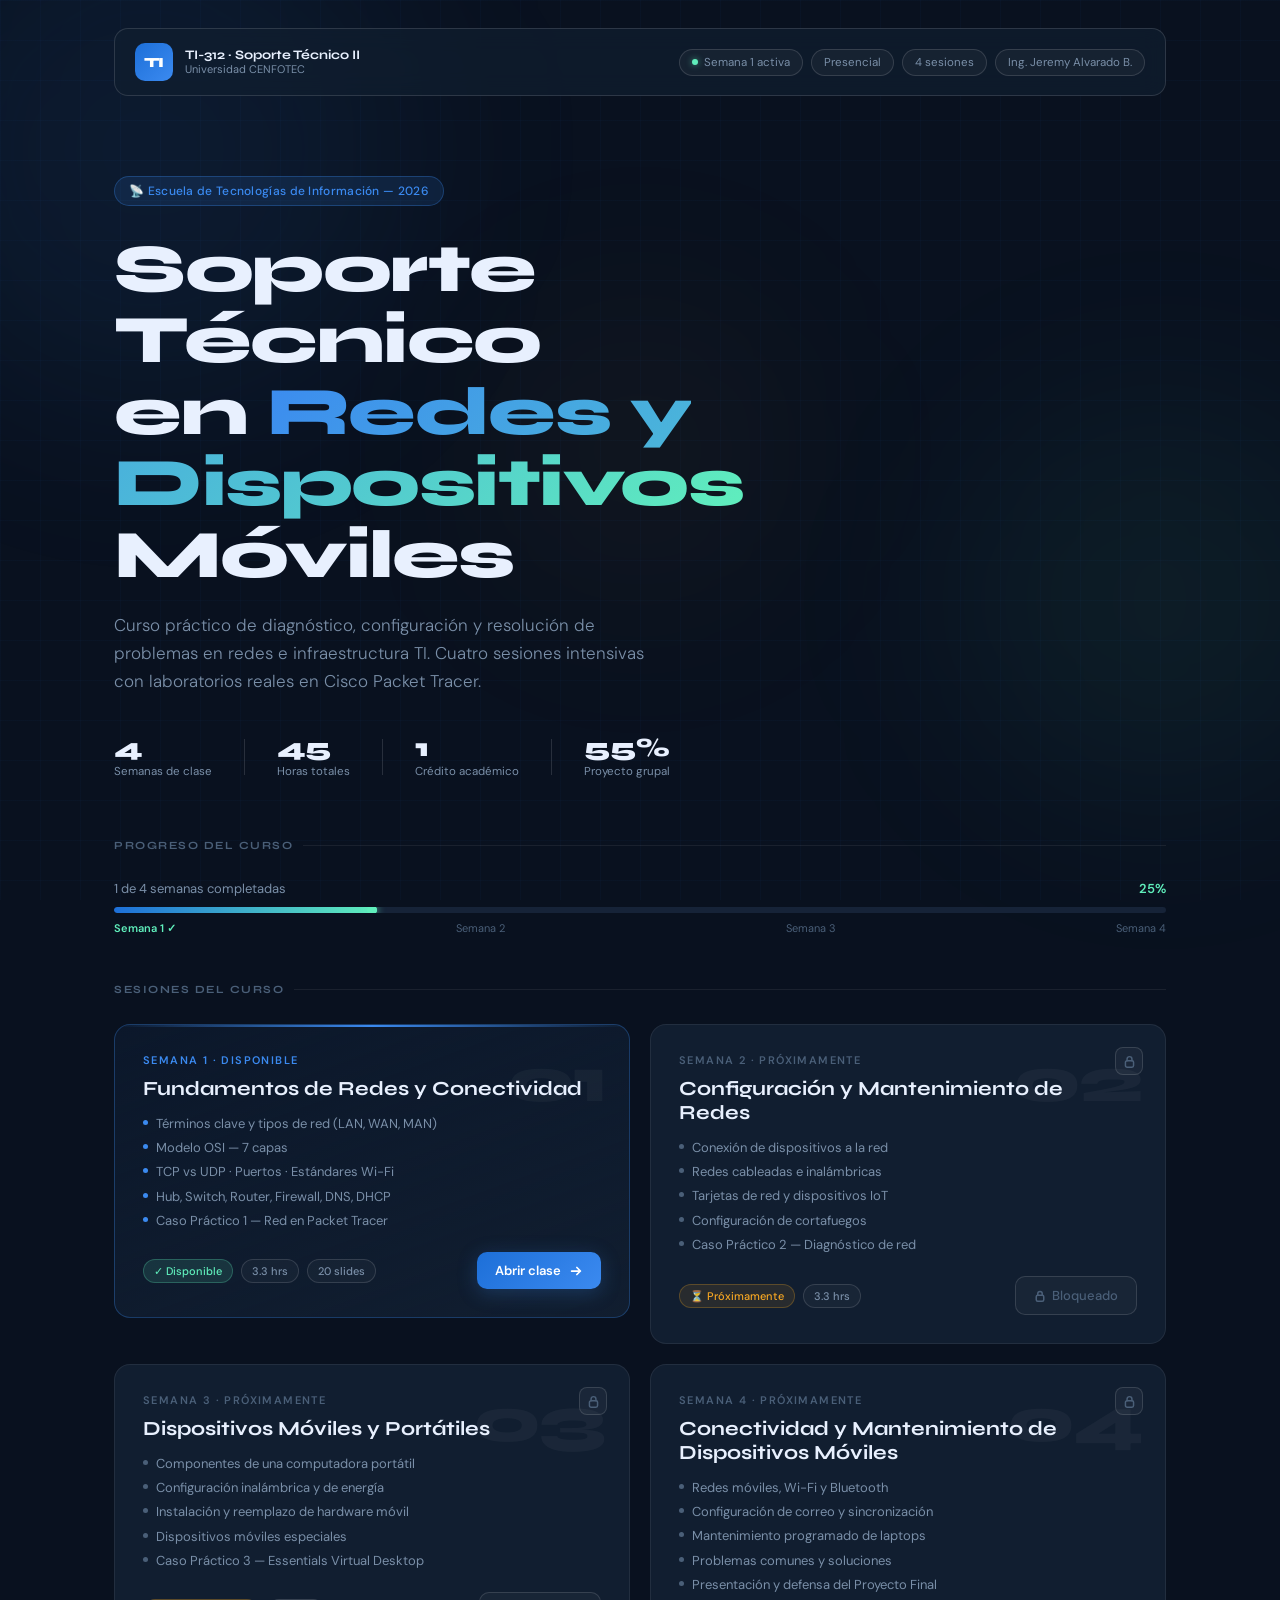
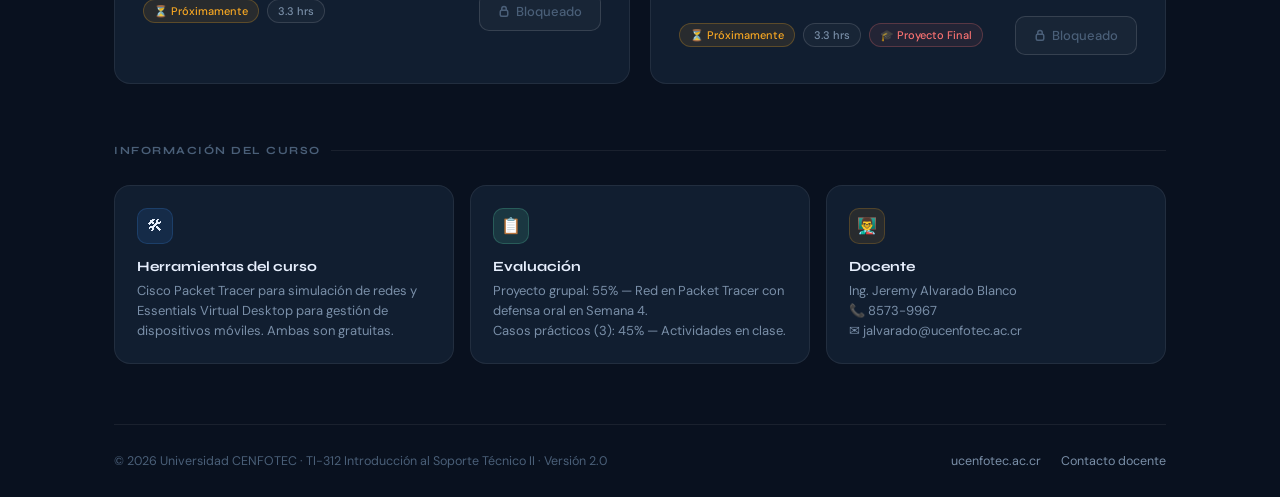
==== index.html @ 5b262044 "Add files via upload" ====
<!doctype html>
<html lang="es">
<head>
  <meta charset="utf-8"/>
  <meta name="viewport" content="width=device-width,initial-scale=1"/>
  <title>TI-312 · Introducción al Soporte Técnico II</title>
  <link rel="preconnect" href="https://fonts.googleapis.com"/>
  <link href="https://fonts.googleapis.com/css2?family=Syne:wght@400;600;700;800&family=DM+Sans:ital,wght@0,300;0,400;0,500;1,300&display=swap" rel="stylesheet"/>
  <style>
    :root {
      --bg:       #09111f;
      --bg2:      #0d1829;
      --surface:  #111e30;
      --surface2: #162338;
      --border:   rgba(255,255,255,.07);
      --border2:  rgba(255,255,255,.13);
      --brand:    #3b8af0;
      --brand2:   #1d6fd8;
      --brand-lt: rgba(59,138,240,.12);
      --accent:   #60efbc;
      --accent2:  rgba(96,239,188,.12);
      --amber:    #f5a623;
      --amber-lt: rgba(245,166,35,.10);
      --text:     #e8f0fe;
      --muted:    #7a8fa8;
      --muted2:   #4a5f78;
      --white:    #ffffff;
      --round:    16px;
      --font-head: 'Syne', sans-serif;
      --font-body: 'DM Sans', sans-serif;
    }

    *, *::before, *::after { box-sizing: border-box; margin: 0; padding: 0; }

    html { scroll-behavior: smooth; }

    body {
      font-family: var(--font-body);
      background: var(--bg);
      color: var(--text);
      min-height: 100vh;
      overflow-x: hidden;
    }

    /* ── Grid texture overlay ── */
    body::before {
      content: '';
      position: fixed;
      inset: 0;
      background-image:
        linear-gradient(rgba(59,138,240,.03) 1px, transparent 1px),
        linear-gradient(90deg, rgba(59,138,240,.03) 1px, transparent 1px);
      background-size: 40px 40px;
      pointer-events: none;
      z-index: 0;
    }

    /* ── Ambient glow ── */
    .glow-orb {
      position: fixed;
      border-radius: 50%;
      filter: blur(100px);
      pointer-events: none;
      z-index: 0;
    }
    .glow-orb.a { width: 500px; height: 500px; background: rgba(59,138,240,.08); top: -100px; left: -100px; }
    .glow-orb.b { width: 400px; height: 400px; background: rgba(96,239,188,.05); bottom: 100px; right: -80px; }
    .glow-orb.c { width: 300px; height: 300px; background: rgba(245,166,35,.04); top: 50%; left: 50%; transform: translate(-50%,-50%); }

    /* ── Layout ── */
    .shell {
      position: relative;
      z-index: 1;
      max-width: 1100px;
      margin: 0 auto;
      padding: 0 24px;
    }

    /* ── HEADER ── */
    header {
      position: relative;
      z-index: 1;
      padding: 28px 0 0;
    }

    .topbar {
      display: flex;
      align-items: center;
      justify-content: space-between;
      gap: 16px;
      padding: 14px 20px;
      background: rgba(17,30,48,.7);
      border: 1px solid var(--border2);
      border-radius: 14px;
      backdrop-filter: blur(12px);
    }

    .logo-area {
      display: flex;
      align-items: center;
      gap: 12px;
    }

    .logo-mark {
      width: 38px; height: 38px;
      border-radius: 10px;
      background: linear-gradient(135deg, var(--brand2), var(--brand));
      display: flex; align-items: center; justify-content: center;
      font-family: var(--font-head);
      font-weight: 800;
      font-size: 14px;
      color: white;
      letter-spacing: -.3px;
      flex-shrink: 0;
    }

    .logo-text { display: flex; flex-direction: column; line-height: 1.2; }
    .logo-text b { font-family: var(--font-head); font-size: 13px; font-weight: 700; color: var(--text); }
    .logo-text span { font-size: 11px; color: var(--muted); }

    .nav-pills { display: flex; align-items: center; gap: 8px; flex-wrap: wrap; }

    .pill-tag {
      padding: 5px 12px;
      border-radius: 999px;
      border: 1px solid var(--border2);
      background: rgba(255,255,255,.04);
      font-size: 11.5px;
      color: var(--muted);
      display: flex; align-items: center; gap: 6px;
    }
    .pill-tag .dot {
      width: 6px; height: 6px; border-radius: 50%;
      background: var(--accent);
      box-shadow: 0 0 6px rgba(96,239,188,.6);
    }

    /* ── HERO ── */
    .hero {
      padding: 80px 0 60px;
      position: relative;
    }

    .hero-eyebrow {
      display: inline-flex;
      align-items: center;
      gap: 8px;
      padding: 6px 14px;
      border-radius: 999px;
      border: 1px solid rgba(59,138,240,.3);
      background: var(--brand-lt);
      font-size: 12px;
      font-weight: 500;
      color: var(--brand);
      letter-spacing: .3px;
      margin-bottom: 28px;
    }

    .hero-title {
      font-family: var(--font-head);
      font-size: clamp(36px, 6vw, 68px);
      font-weight: 800;
      line-height: 1.05;
      letter-spacing: -1.5px;
      margin-bottom: 20px;
      max-width: 800px;
    }

    .hero-title .highlight {
      background: linear-gradient(135deg, var(--brand), var(--accent));
      -webkit-background-clip: text;
      -webkit-text-fill-color: transparent;
      background-clip: text;
    }

    .hero-desc {
      font-size: 17px;
      line-height: 1.65;
      color: var(--muted);
      max-width: 560px;
      margin-bottom: 40px;
      font-weight: 300;
    }

    .hero-stats {
      display: flex;
      align-items: center;
      gap: 32px;
      flex-wrap: wrap;
    }

    .stat { display: flex; flex-direction: column; }
    .stat-val {
      font-family: var(--font-head);
      font-size: 26px;
      font-weight: 800;
      color: var(--text);
      line-height: 1;
    }
    .stat-label { font-size: 11.5px; color: var(--muted); margin-top: 3px; }

    .stat-divider { width: 1px; height: 36px; background: var(--border2); }

    /* ── SECTION LABEL ── */
    .section-label {
      display: flex;
      align-items: center;
      gap: 10px;
      margin-bottom: 28px;
    }
    .section-label::after {
      content: '';
      flex: 1;
      height: 1px;
      background: var(--border);
    }
    .section-label span {
      font-family: var(--font-head);
      font-size: 11px;
      font-weight: 700;
      letter-spacing: 1.5px;
      text-transform: uppercase;
      color: var(--muted2);
    }

    /* ── WEEKS GRID ── */
    .weeks-grid {
      display: grid;
      grid-template-columns: repeat(2, 1fr);
      gap: 20px;
      margin-bottom: 60px;
    }

    /* ── WEEK CARD ── */
    .week-card {
      position: relative;
      border-radius: var(--round);
      border: 1px solid var(--border);
      background: var(--surface);
      padding: 28px;
      overflow: hidden;
      transition: border-color .25s, transform .25s, box-shadow .25s;
    }

    .week-card::before {
      content: '';
      position: absolute;
      top: 0; left: 0; right: 0;
      height: 2px;
      background: linear-gradient(90deg, transparent, var(--card-accent, var(--brand)), transparent);
      opacity: 0;
      transition: opacity .3s;
    }

    .week-card.active {
      border-color: rgba(59,138,240,.3);
      background: linear-gradient(160deg, rgba(59,138,240,.06), var(--surface));
      --card-accent: var(--brand);
    }
    .week-card.active::before { opacity: 1; }
    .week-card.active:hover {
      border-color: rgba(59,138,240,.5);
      transform: translateY(-3px);
      box-shadow: 0 20px 60px rgba(59,138,240,.12);
    }

    .week-card.locked {
      opacity: .55;
      cursor: default;
    }
    .week-card.locked::before { display: none; }

    /* Card number badge */
    .card-num {
      position: absolute;
      top: 24px; right: 24px;
      font-family: var(--font-head);
      font-size: 64px;
      font-weight: 800;
      line-height: 1;
      color: rgba(255,255,255,.04);
      letter-spacing: -2px;
      pointer-events: none;
      user-select: none;
    }

    .card-week-label {
      font-size: 11px;
      font-weight: 600;
      letter-spacing: 1.4px;
      text-transform: uppercase;
      color: var(--muted2);
      margin-bottom: 10px;
    }
    .week-card.active .card-week-label { color: var(--brand); }

    .card-title {
      font-family: var(--font-head);
      font-size: 20px;
      font-weight: 700;
      color: var(--text);
      line-height: 1.2;
      margin-bottom: 14px;
    }

    .card-topics {
      display: flex;
      flex-direction: column;
      gap: 6px;
      margin-bottom: 22px;
    }

    .card-topic {
      display: flex;
      align-items: flex-start;
      gap: 8px;
      font-size: 13px;
      color: var(--muted);
      line-height: 1.4;
    }
    .card-topic::before {
      content: '';
      width: 5px; height: 5px;
      border-radius: 50%;
      background: var(--muted2);
      flex-shrink: 0;
      margin-top: 5px;
    }
    .week-card.active .card-topic::before { background: var(--brand); }

    .card-footer {
      display: flex;
      align-items: center;
      justify-content: space-between;
      gap: 12px;
      flex-wrap: wrap;
    }

    .card-meta {
      display: flex;
      align-items: center;
      gap: 8px;
      flex-wrap: wrap;
    }

    .meta-tag {
      padding: 4px 10px;
      border-radius: 999px;
      font-size: 11px;
      font-weight: 500;
      border: 1px solid var(--border2);
      color: var(--muted);
      background: rgba(255,255,255,.03);
    }
    .meta-tag.green {
      color: var(--accent);
      border-color: rgba(96,239,188,.25);
      background: var(--accent2);
    }
    .meta-tag.amber {
      color: var(--amber);
      border-color: rgba(245,166,35,.25);
      background: var(--amber-lt);
    }

    /* CTA Button */
    .btn-enter {
      display: inline-flex;
      align-items: center;
      gap: 8px;
      padding: 10px 18px;
      border-radius: 10px;
      background: linear-gradient(135deg, var(--brand2), var(--brand));
      color: white;
      font-size: 13px;
      font-weight: 600;
      font-family: var(--font-body);
      text-decoration: none;
      border: none;
      cursor: pointer;
      transition: opacity .2s, transform .2s, box-shadow .2s;
      box-shadow: 0 4px 20px rgba(59,138,240,.25);
    }
    .btn-enter:hover {
      opacity: .9;
      transform: translateY(-1px);
      box-shadow: 0 8px 30px rgba(59,138,240,.35);
    }
    .btn-enter svg { width: 14px; height: 14px; }

    .btn-soon {
      display: inline-flex;
      align-items: center;
      gap: 6px;
      padding: 10px 18px;
      border-radius: 10px;
      border: 1px solid var(--border2);
      background: rgba(255,255,255,.03);
      color: var(--muted2);
      font-size: 13px;
      font-weight: 500;
      cursor: default;
    }

    /* Lock icon */
    .lock-icon {
      position: absolute;
      top: 22px; right: 22px;
      width: 28px; height: 28px;
      border-radius: 8px;
      border: 1px solid var(--border2);
      background: rgba(255,255,255,.04);
      display: flex; align-items: center; justify-content: center;
    }
    .lock-icon svg { width: 13px; height: 13px; color: var(--muted2); }

    /* ── INFO ROW ── */
    .info-row {
      display: grid;
      grid-template-columns: repeat(3, 1fr);
      gap: 16px;
      margin-bottom: 60px;
    }

    .info-card {
      padding: 22px;
      border-radius: var(--round);
      border: 1px solid var(--border);
      background: var(--surface);
    }

    .info-icon {
      width: 36px; height: 36px;
      border-radius: 10px;
      display: flex; align-items: center; justify-content: center;
      margin-bottom: 14px;
      font-size: 16px;
    }
    .info-icon.blue { background: var(--brand-lt); border: 1px solid rgba(59,138,240,.2); }
    .info-icon.green { background: var(--accent2); border: 1px solid rgba(96,239,188,.2); }
    .info-icon.amber { background: var(--amber-lt); border: 1px solid rgba(245,166,35,.2); }

    .info-card h3 {
      font-family: var(--font-head);
      font-size: 14px;
      font-weight: 700;
      color: var(--text);
      margin-bottom: 6px;
    }
    .info-card p {
      font-size: 13px;
      color: var(--muted);
      line-height: 1.55;
    }

    /* ── FOOTER ── */
    footer {
      border-top: 1px solid var(--border);
      padding: 28px 0;
      display: flex;
      align-items: center;
      justify-content: space-between;
      gap: 16px;
      flex-wrap: wrap;
    }

    footer p { font-size: 12.5px; color: var(--muted2); }
    footer a { color: var(--muted); text-decoration: none; font-size: 12.5px; }
    footer a:hover { color: var(--brand); }

    /* ── PROGRESS BAR ── */
    .progress-section {
      margin-bottom: 48px;
    }
    .progress-bar-wrap {
      height: 6px;
      border-radius: 999px;
      background: var(--surface2);
      overflow: hidden;
      margin-top: 10px;
    }
    .progress-bar-fill {
      height: 100%;
      width: 25%;
      border-radius: 999px;
      background: linear-gradient(90deg, var(--brand2), var(--accent));
      position: relative;
    }
    .progress-bar-fill::after {
      content: '';
      position: absolute;
      right: 0; top: 50%;
      transform: translateY(-50%);
      width: 10px; height: 10px;
      border-radius: 50%;
      background: var(--accent);
      box-shadow: 0 0 8px rgba(96,239,188,.8);
    }
    .progress-labels {
      display: flex;
      justify-content: space-between;
      margin-top: 8px;
    }
    .progress-labels span {
      font-size: 11px;
      color: var(--muted2);
    }
    .progress-labels span.done { color: var(--accent); font-weight: 600; }

    /* ── ANIMATIONS ── */
    @keyframes fadeUp {
      from { opacity: 0; transform: translateY(20px); }
      to   { opacity: 1; transform: translateY(0); }
    }
    .hero { animation: fadeUp .6s ease both; }
    .weeks-grid .week-card:nth-child(1) { animation: fadeUp .5s .1s ease both; }
    .weeks-grid .week-card:nth-child(2) { animation: fadeUp .5s .2s ease both; }
    .weeks-grid .week-card:nth-child(3) { animation: fadeUp .5s .3s ease both; }
    .weeks-grid .week-card:nth-child(4) { animation: fadeUp .5s .4s ease both; }
    .info-row { animation: fadeUp .5s .5s ease both; }

    /* ── RESPONSIVE ── */
    @media (max-width: 760px) {
      .weeks-grid { grid-template-columns: 1fr; }
      .info-row { grid-template-columns: 1fr; }
      .topbar { flex-wrap: wrap; gap: 12px; }
      .nav-pills { display: none; }
      .hero-title { font-size: clamp(30px, 8vw, 48px); }
      .hero-stats { gap: 20px; }
      footer { flex-direction: column; align-items: flex-start; }
    }
  </style>
</head>
<body>

<!-- Ambient glows -->
<div class="glow-orb a"></div>
<div class="glow-orb b"></div>
<div class="glow-orb c"></div>

<div class="shell">

  <!-- TOPBAR -->
  <header>
    <nav class="topbar">
      <div class="logo-area">
        <div class="logo-mark">TI</div>
        <div class="logo-text">
          <b>TI-312 · Soporte Técnico II</b>
          <span>Universidad CENFOTEC</span>
        </div>
      </div>
      <div class="nav-pills">
        <div class="pill-tag"><span class="dot"></span> Semana 1 activa</div>
        <div class="pill-tag">Presencial</div>
        <div class="pill-tag">4 sesiones</div>
        <div class="pill-tag">Ing. Jeremy Alvarado B.</div>
      </div>
    </nav>
  </header>

  <!-- HERO -->
  <section class="hero">
    <div class="hero-eyebrow">
      📡 Escuela de Tecnologías de Información — 2026
    </div>
    <h1 class="hero-title">
      Soporte Técnico<br>
      en <span class="highlight">Redes y Dispositivos</span><br>
      Móviles
    </h1>
    <p class="hero-desc">
      Curso práctico de diagnóstico, configuración y resolución de problemas en redes
      e infraestructura TI. Cuatro sesiones intensivas con laboratorios reales en Cisco Packet Tracer.
    </p>
    <div class="hero-stats">
      <div class="stat">
        <span class="stat-val">4</span>
        <span class="stat-label">Semanas de clase</span>
      </div>
      <div class="stat-divider"></div>
      <div class="stat">
        <span class="stat-val">45</span>
        <span class="stat-label">Horas totales</span>
      </div>
      <div class="stat-divider"></div>
      <div class="stat">
        <span class="stat-val">1</span>
        <span class="stat-label">Crédito académico</span>
      </div>
      <div class="stat-divider"></div>
      <div class="stat">
        <span class="stat-val">55%</span>
        <span class="stat-label">Proyecto grupal</span>
      </div>
    </div>
  </section>

  <!-- PROGRESS -->
  <div class="progress-section">
    <div class="section-label">
      <span>Progreso del curso</span>
    </div>
    <div style="display:flex; align-items:center; justify-content:space-between; margin-bottom:8px;">
      <span style="font-size:13px; color:var(--muted)">1 de 4 semanas completadas</span>
      <span style="font-size:13px; font-weight:600; color:var(--accent)">25%</span>
    </div>
    <div class="progress-bar-wrap">
      <div class="progress-bar-fill"></div>
    </div>
    <div class="progress-labels">
      <span class="done">Semana 1 ✓</span>
      <span>Semana 2</span>
      <span>Semana 3</span>
      <span>Semana 4</span>
    </div>
  </div>

  <!-- WEEKS GRID -->
  <div class="section-label">
    <span>Sesiones del curso</span>
  </div>

  <div class="weeks-grid">

    <!-- SEMANA 1 — ACTIVA -->
    <a href="TI312-Semana1-Redes.html" style="text-decoration:none; color:inherit;">
      <div class="week-card active">
        <div class="card-num">01</div>
        <div class="card-week-label">Semana 1 · Disponible</div>
        <h2 class="card-title">Fundamentos de Redes y Conectividad</h2>
        <div class="card-topics">
          <div class="card-topic">Términos clave y tipos de red (LAN, WAN, MAN)</div>
          <div class="card-topic">Modelo OSI — 7 capas</div>
          <div class="card-topic">TCP vs UDP · Puertos · Estándares Wi-Fi</div>
          <div class="card-topic">Hub, Switch, Router, Firewall, DNS, DHCP</div>
          <div class="card-topic">Caso Práctico 1 — Red en Packet Tracer</div>
        </div>
        <div class="card-footer">
          <div class="card-meta">
            <span class="meta-tag green">✓ Disponible</span>
            <span class="meta-tag">3.3 hrs</span>
            <span class="meta-tag">20 slides</span>
          </div>
          <span class="btn-enter">
            Abrir clase
            <svg viewBox="0 0 16 16" fill="none" stroke="currentColor" stroke-width="2" stroke-linecap="round" stroke-linejoin="round">
              <path d="M3 8h10M9 4l4 4-4 4"/>
            </svg>
          </span>
        </div>
      </div>
    </a>

    <!-- SEMANA 2 — BLOQUEADA -->
    <div class="week-card locked">
      <div class="lock-icon">
        <svg viewBox="0 0 16 16" fill="none" stroke="currentColor" stroke-width="1.8" stroke-linecap="round" stroke-linejoin="round">
          <rect x="3" y="7" width="10" height="8" rx="2"/>
          <path d="M5 7V5a3 3 0 0 1 6 0v2"/>
        </svg>
      </div>
      <div class="card-num">02</div>
      <div class="card-week-label">Semana 2 · Próximamente</div>
      <h2 class="card-title">Configuración y Mantenimiento de Redes</h2>
      <div class="card-topics">
        <div class="card-topic">Conexión de dispositivos a la red</div>
        <div class="card-topic">Redes cableadas e inalámbricas</div>
        <div class="card-topic">Tarjetas de red y dispositivos IoT</div>
        <div class="card-topic">Configuración de cortafuegos</div>
        <div class="card-topic">Caso Práctico 2 — Diagnóstico de red</div>
      </div>
      <div class="card-footer">
        <div class="card-meta">
          <span class="meta-tag amber">⏳ Próximamente</span>
          <span class="meta-tag">3.3 hrs</span>
        </div>
        <span class="btn-soon">
          <svg width="12" height="12" viewBox="0 0 16 16" fill="none" stroke="currentColor" stroke-width="2" stroke-linecap="round">
            <rect x="3" y="7" width="10" height="8" rx="2"/>
            <path d="M5 7V5a3 3 0 0 1 6 0v2"/>
          </svg>
          Bloqueado
        </span>
      </div>
    </div>

    <!-- SEMANA 3 — BLOQUEADA -->
    <div class="week-card locked">
      <div class="lock-icon">
        <svg viewBox="0 0 16 16" fill="none" stroke="currentColor" stroke-width="1.8" stroke-linecap="round" stroke-linejoin="round">
          <rect x="3" y="7" width="10" height="8" rx="2"/>
          <path d="M5 7V5a3 3 0 0 1 6 0v2"/>
        </svg>
      </div>
      <div class="card-num">03</div>
      <div class="card-week-label">Semana 3 · Próximamente</div>
      <h2 class="card-title">Dispositivos Móviles y Portátiles</h2>
      <div class="card-topics">
        <div class="card-topic">Componentes de una computadora portátil</div>
        <div class="card-topic">Configuración inalámbrica y de energía</div>
        <div class="card-topic">Instalación y reemplazo de hardware móvil</div>
        <div class="card-topic">Dispositivos móviles especiales</div>
        <div class="card-topic">Caso Práctico 3 — Essentials Virtual Desktop</div>
      </div>
      <div class="card-footer">
        <div class="card-meta">
          <span class="meta-tag amber">⏳ Próximamente</span>
          <span class="meta-tag">3.3 hrs</span>
        </div>
        <span class="btn-soon">
          <svg width="12" height="12" viewBox="0 0 16 16" fill="none" stroke="currentColor" stroke-width="2" stroke-linecap="round">
            <rect x="3" y="7" width="10" height="8" rx="2"/>
            <path d="M5 7V5a3 3 0 0 1 6 0v2"/>
          </svg>
          Bloqueado
        </span>
      </div>
    </div>

    <!-- SEMANA 4 — BLOQUEADA -->
    <div class="week-card locked">
      <div class="lock-icon">
        <svg viewBox="0 0 16 16" fill="none" stroke="currentColor" stroke-width="1.8" stroke-linecap="round" stroke-linejoin="round">
          <rect x="3" y="7" width="10" height="8" rx="2"/>
          <path d="M5 7V5a3 3 0 0 1 6 0v2"/>
        </svg>
      </div>
      <div class="card-num">04</div>
      <div class="card-week-label">Semana 4 · Próximamente</div>
      <h2 class="card-title">Conectividad y Mantenimiento de Dispositivos Móviles</h2>
      <div class="card-topics">
        <div class="card-topic">Redes móviles, Wi-Fi y Bluetooth</div>
        <div class="card-topic">Configuración de correo y sincronización</div>
        <div class="card-topic">Mantenimiento programado de laptops</div>
        <div class="card-topic">Problemas comunes y soluciones</div>
        <div class="card-topic">Presentación y defensa del Proyecto Final</div>
      </div>
      <div class="card-footer">
        <div class="card-meta">
          <span class="meta-tag amber">⏳ Próximamente</span>
          <span class="meta-tag">3.3 hrs</span>
          <span class="meta-tag" style="color:#f87171;border-color:rgba(248,113,113,.25);background:rgba(248,113,113,.08)">🎓 Proyecto Final</span>
        </div>
        <span class="btn-soon">
          <svg width="12" height="12" viewBox="0 0 16 16" fill="none" stroke="currentColor" stroke-width="2" stroke-linecap="round">
            <rect x="3" y="7" width="10" height="8" rx="2"/>
            <path d="M5 7V5a3 3 0 0 1 6 0v2"/>
          </svg>
          Bloqueado
        </span>
      </div>
    </div>

  </div><!-- /weeks-grid -->

  <!-- INFO ROW -->
  <div class="section-label">
    <span>Información del curso</span>
  </div>
  <div class="info-row">

    <div class="info-card">
      <div class="info-icon blue">🛠</div>
      <h3>Herramientas del curso</h3>
      <p>Cisco Packet Tracer para simulación de redes y Essentials Virtual Desktop para gestión de dispositivos móviles. Ambas son gratuitas.</p>
    </div>

    <div class="info-card">
      <div class="info-icon green">📋</div>
      <h3>Evaluación</h3>
      <p>Proyecto grupal: 55% — Red en Packet Tracer con defensa oral en Semana 4.<br>Casos prácticos (3): 45% — Actividades en clase.</p>
    </div>

    <div class="info-card">
      <div class="info-icon amber">👨‍🏫</div>
      <h3>Docente</h3>
      <p>Ing. Jeremy Alvarado Blanco<br>
      📞 8573-9967<br>
      ✉ jalvarado@ucenfotec.ac.cr</p>
    </div>

  </div>

  <!-- FOOTER -->
  <footer>
    <p>© 2026 Universidad CENFOTEC · TI-312 Introducción al Soporte Técnico II · Versión 2.0</p>
    <div style="display:flex; gap:20px; align-items:center;">
      <a href="https://ucenfotec.ac.cr" target="_blank">ucenfotec.ac.cr</a>
      <a href="mailto:jalvarado@ucenfotec.ac.cr">Contacto docente</a>
    </div>
  </footer>

</div><!-- /shell -->

</body>
</html>
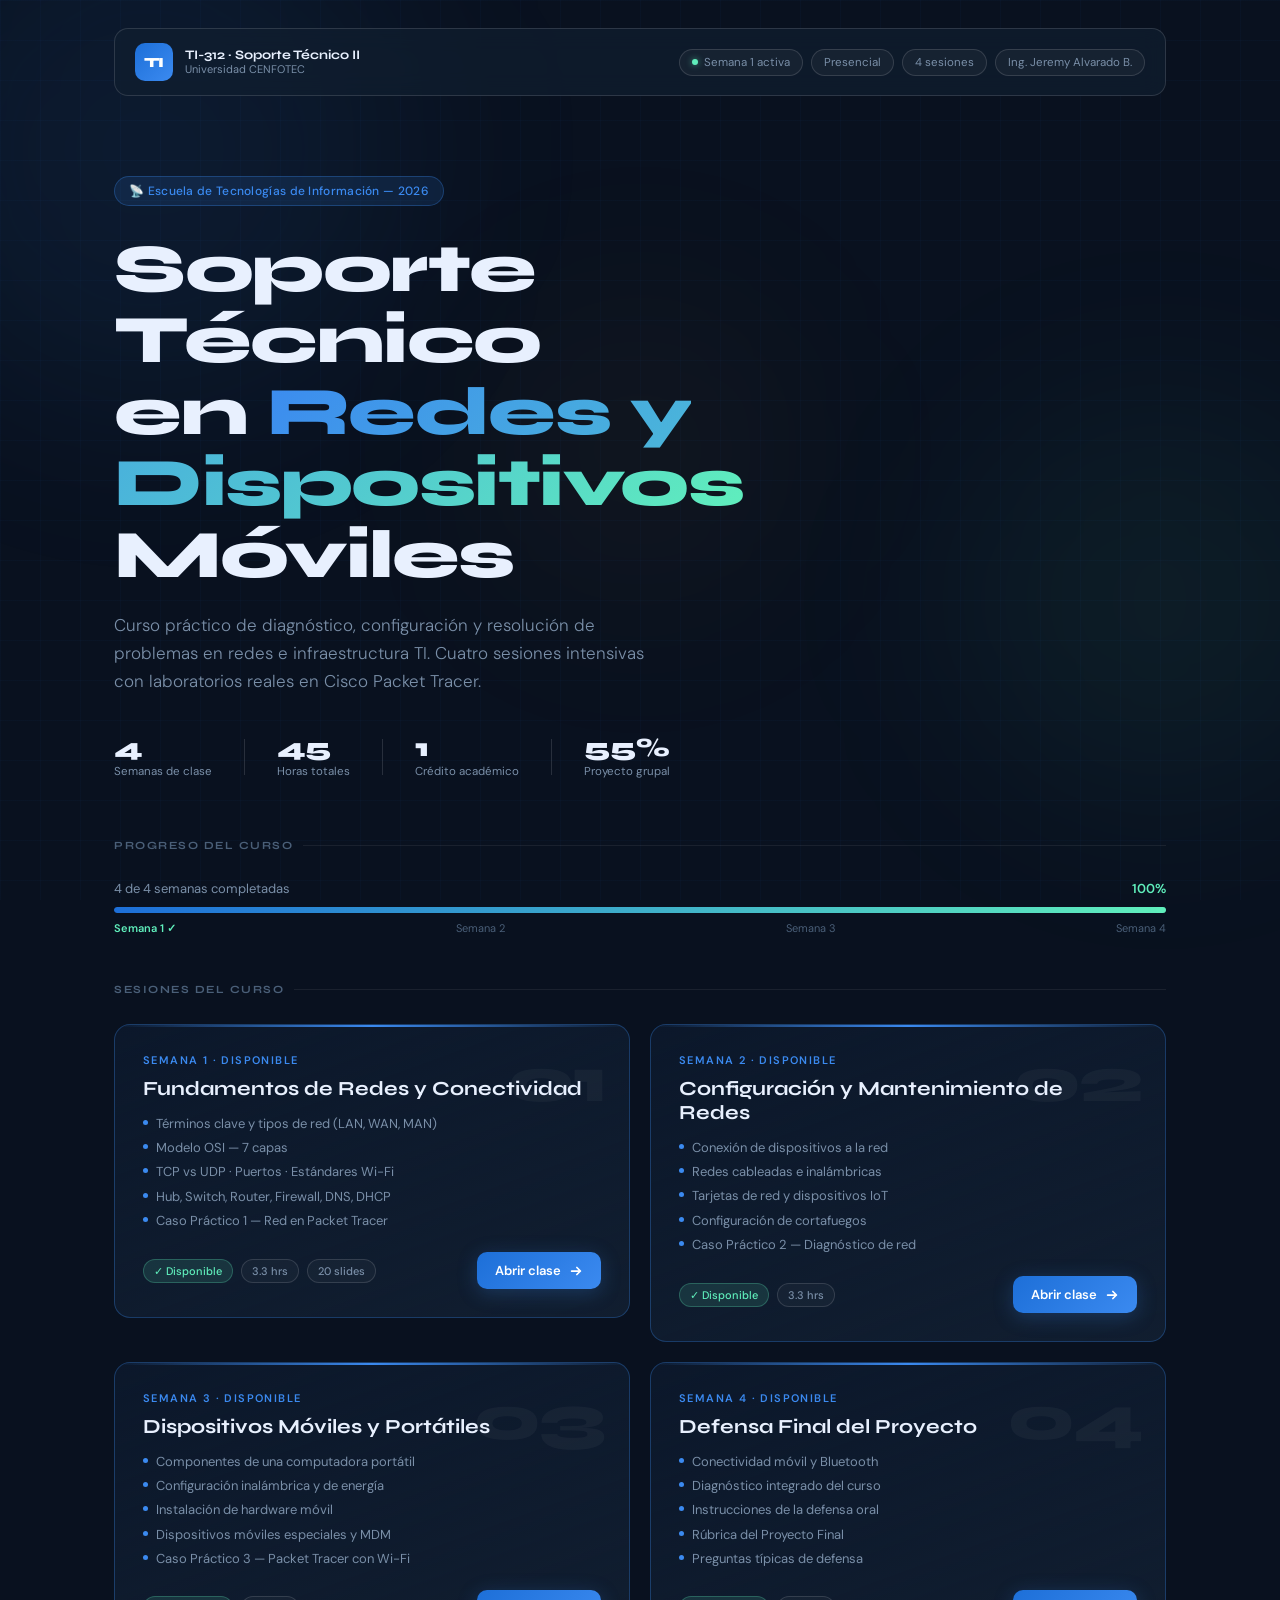
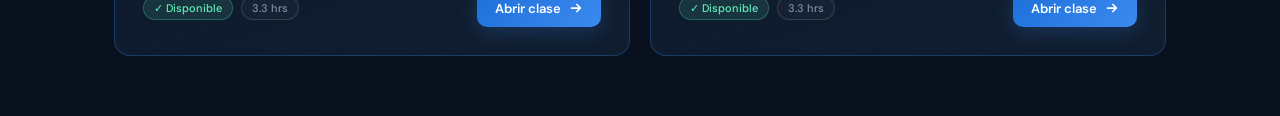
==== commit a791e318: "Update course progress and availability for weeks" ====
--- a/index.html
+++ b/index.html
@@ -481,7 +481,7 @@
     }
     .progress-bar-fill {
       height: 100%;
-      width: 25%;
+      width: 100%;
       border-radius: 999px;
       background: linear-gradient(90deg, var(--brand2), var(--accent));
       position: relative;
@@ -602,8 +602,8 @@
       <span>Progreso del curso</span>
     </div>
     <div style="display:flex; align-items:center; justify-content:space-between; margin-bottom:8px;">
-      <span style="font-size:13px; color:var(--muted)">1 de 4 semanas completadas</span>
-      <span style="font-size:13px; font-weight:600; color:var(--accent)">25%</span>
+      <span style="font-size:13px; color:var(--muted)">4 de 4 semanas completadas</span>
+      <span style="font-size:13px; font-weight:600; color:var(--accent)">100%</span>
     </div>
     <div class="progress-bar-wrap">
       <div class="progress-bar-fill"></div>
@@ -652,146 +652,52 @@
       </div>
     </a>
 
-    <!-- SEMANA 2 — BLOQUEADA -->
-    <div class="week-card locked">
-      <div class="lock-icon">
-        <svg viewBox="0 0 16 16" fill="none" stroke="currentColor" stroke-width="1.8" stroke-linecap="round" stroke-linejoin="round">
-          <rect x="3" y="7" width="10" height="8" rx="2"/>
-          <path d="M5 7V5a3 3 0 0 1 6 0v2"/>
-        </svg>
-      </div>
+        <a href="TI312-Semana2-Redes.html" style="text-decoration:none;color:inherit">
+    <div class="week-card active">
       <div class="card-num">02</div>
-      <div class="card-week-label">Semana 2 · Próximamente</div>
+      <div class="card-week-label">Semana 2 · Disponible</div>
       <h2 class="card-title">Configuración y Mantenimiento de Redes</h2>
-      <div class="card-topics">
-        <div class="card-topic">Conexión de dispositivos a la red</div>
-        <div class="card-topic">Redes cableadas e inalámbricas</div>
-        <div class="card-topic">Tarjetas de red y dispositivos IoT</div>
-        <div class="card-topic">Configuración de cortafuegos</div>
-        <div class="card-topic">Caso Práctico 2 — Diagnóstico de red</div>
-      </div>
+      <div class="card-topics"><div class="card-topic">Conexión de dispositivos a la red</div><div class="card-topic">Redes cableadas e inalámbricas</div><div class="card-topic">Tarjetas de red y dispositivos IoT</div><div class="card-topic">Configuración de cortafuegos</div><div class="card-topic">Caso Práctico 2 — Diagnóstico de red</div></div>
       <div class="card-footer">
         <div class="card-meta">
-          <span class="meta-tag amber">⏳ Próximamente</span>
+          <span class="meta-tag green">✓ Disponible</span>
           <span class="meta-tag">3.3 hrs</span>
         </div>
-        <span class="btn-soon">
-          <svg width="12" height="12" viewBox="0 0 16 16" fill="none" stroke="currentColor" stroke-width="2" stroke-linecap="round">
-            <rect x="3" y="7" width="10" height="8" rx="2"/>
-            <path d="M5 7V5a3 3 0 0 1 6 0v2"/>
-          </svg>
-          Bloqueado
+        <span class="btn-enter">Abrir clase
+          <svg viewBox="0 0 16 16" fill="none" stroke="currentColor" stroke-width="2" stroke-linecap="round" stroke-linejoin="round"><path d="M3 8h10M9 4l4 4-4 4"/></svg>
         </span>
       </div>
-    </div>
-
-    <!-- SEMANA 3 — BLOQUEADA -->
-    <div class="week-card locked">
-      <div class="lock-icon">
-        <svg viewBox="0 0 16 16" fill="none" stroke="currentColor" stroke-width="1.8" stroke-linecap="round" stroke-linejoin="round">
-          <rect x="3" y="7" width="10" height="8" rx="2"/>
-          <path d="M5 7V5a3 3 0 0 1 6 0v2"/>
-        </svg>
-      </div>
+    </div></a>
+        <a href="TI312-Semana3-Redes.html" style="text-decoration:none;color:inherit">
+    <div class="week-card active">
       <div class="card-num">03</div>
-      <div class="card-week-label">Semana 3 · Próximamente</div>
+      <div class="card-week-label">Semana 3 · Disponible</div>
       <h2 class="card-title">Dispositivos Móviles y Portátiles</h2>
-      <div class="card-topics">
-        <div class="card-topic">Componentes de una computadora portátil</div>
-        <div class="card-topic">Configuración inalámbrica y de energía</div>
-        <div class="card-topic">Instalación y reemplazo de hardware móvil</div>
-        <div class="card-topic">Dispositivos móviles especiales</div>
-        <div class="card-topic">Caso Práctico 3 — Essentials Virtual Desktop</div>
-      </div>
+      <div class="card-topics"><div class="card-topic">Componentes de una computadora portátil</div><div class="card-topic">Configuración inalámbrica y de energía</div><div class="card-topic">Instalación de hardware móvil</div><div class="card-topic">Dispositivos móviles especiales y MDM</div><div class="card-topic">Caso Práctico 3 — Packet Tracer con Wi-Fi</div></div>
       <div class="card-footer">
         <div class="card-meta">
-          <span class="meta-tag amber">⏳ Próximamente</span>
+          <span class="meta-tag green">✓ Disponible</span>
           <span class="meta-tag">3.3 hrs</span>
         </div>
-        <span class="btn-soon">
-          <svg width="12" height="12" viewBox="0 0 16 16" fill="none" stroke="currentColor" stroke-width="2" stroke-linecap="round">
-            <rect x="3" y="7" width="10" height="8" rx="2"/>
-            <path d="M5 7V5a3 3 0 0 1 6 0v2"/>
-          </svg>
-          Bloqueado
+        <span class="btn-enter">Abrir clase
+          <svg viewBox="0 0 16 16" fill="none" stroke="currentColor" stroke-width="2" stroke-linecap="round" stroke-linejoin="round"><path d="M3 8h10M9 4l4 4-4 4"/></svg>
         </span>
       </div>
-    </div>
-
-    <!-- SEMANA 4 — BLOQUEADA -->
-    <div class="week-card locked">
-      <div class="lock-icon">
-        <svg viewBox="0 0 16 16" fill="none" stroke="currentColor" stroke-width="1.8" stroke-linecap="round" stroke-linejoin="round">
-          <rect x="3" y="7" width="10" height="8" rx="2"/>
-          <path d="M5 7V5a3 3 0 0 1 6 0v2"/>
-        </svg>
-      </div>
+    </div></a>
+        <a href="TI312-Semana4-Redes.html" style="text-decoration:none;color:inherit">
+    <div class="week-card active">
       <div class="card-num">04</div>
-      <div class="card-week-label">Semana 4 · Próximamente</div>
-      <h2 class="card-title">Conectividad y Mantenimiento de Dispositivos Móviles</h2>
-      <div class="card-topics">
-        <div class="card-topic">Redes móviles, Wi-Fi y Bluetooth</div>
-        <div class="card-topic">Configuración de correo y sincronización</div>
-        <div class="card-topic">Mantenimiento programado de laptops</div>
-        <div class="card-topic">Problemas comunes y soluciones</div>
-        <div class="card-topic">Presentación y defensa del Proyecto Final</div>
-      </div>
+      <div class="card-week-label">Semana 4 · Disponible</div>
+      <h2 class="card-title">Defensa Final del Proyecto</h2>
+      <div class="card-topics"><div class="card-topic">Conectividad móvil y Bluetooth</div><div class="card-topic">Diagnóstico integrado del curso</div><div class="card-topic">Instrucciones de la defensa oral</div><div class="card-topic">Rúbrica del Proyecto Final</div><div class="card-topic">Preguntas típicas de defensa</div></div>
       <div class="card-footer">
         <div class="card-meta">
-          <span class="meta-tag amber">⏳ Próximamente</span>
+          <span class="meta-tag green">✓ Disponible</span>
           <span class="meta-tag">3.3 hrs</span>
-          <span class="meta-tag" style="color:#f87171;border-color:rgba(248,113,113,.25);background:rgba(248,113,113,.08)">🎓 Proyecto Final</span>
         </div>
-        <span class="btn-soon">
-          <svg width="12" height="12" viewBox="0 0 16 16" fill="none" stroke="currentColor" stroke-width="2" stroke-linecap="round">
-            <rect x="3" y="7" width="10" height="8" rx="2"/>
-            <path d="M5 7V5a3 3 0 0 1 6 0v2"/>
-          </svg>
-          Bloqueado
+        <span class="btn-enter">Abrir clase
+          <svg viewBox="0 0 16 16" fill="none" stroke="currentColor" stroke-width="2" stroke-linecap="round" stroke-linejoin="round"><path d="M3 8h10M9 4l4 4-4 4"/></svg>
         </span>
       </div>
-    </div>
-
-  </div><!-- /weeks-grid -->
-
-  <!-- INFO ROW -->
-  <div class="section-label">
-    <span>Información del curso</span>
-  </div>
-  <div class="info-row">
-
-    <div class="info-card">
-      <div class="info-icon blue">🛠</div>
-      <h3>Herramientas del curso</h3>
-      <p>Cisco Packet Tracer para simulación de redes y Essentials Virtual Desktop para gestión de dispositivos móviles. Ambas son gratuitas.</p>
-    </div>
-
-    <div class="info-card">
-      <div class="info-icon green">📋</div>
-      <h3>Evaluación</h3>
-      <p>Proyecto grupal: 55% — Red en Packet Tracer con defensa oral en Semana 4.<br>Casos prácticos (3): 45% — Actividades en clase.</p>
-    </div>
-
-    <div class="info-card">
-      <div class="info-icon amber">👨‍🏫</div>
-      <h3>Docente</h3>
-      <p>Ing. Jeremy Alvarado Blanco<br>
-      📞 8573-9967<br>
-      ✉ jalvarado@ucenfotec.ac.cr</p>
-    </div>
-
-  </div>
-
-  <!-- FOOTER -->
-  <footer>
-    <p>© 2026 Universidad CENFOTEC · TI-312 Introducción al Soporte Técnico II · Versión 2.0</p>
-    <div style="display:flex; gap:20px; align-items:center;">
-      <a href="https://ucenfotec.ac.cr" target="_blank">ucenfotec.ac.cr</a>
-      <a href="mailto:jalvarado@ucenfotec.ac.cr">Contacto docente</a>
-    </div>
-  </footer>
-
-</div><!-- /shell -->
-
-</body>
-</html>
+    </div></a>
+    
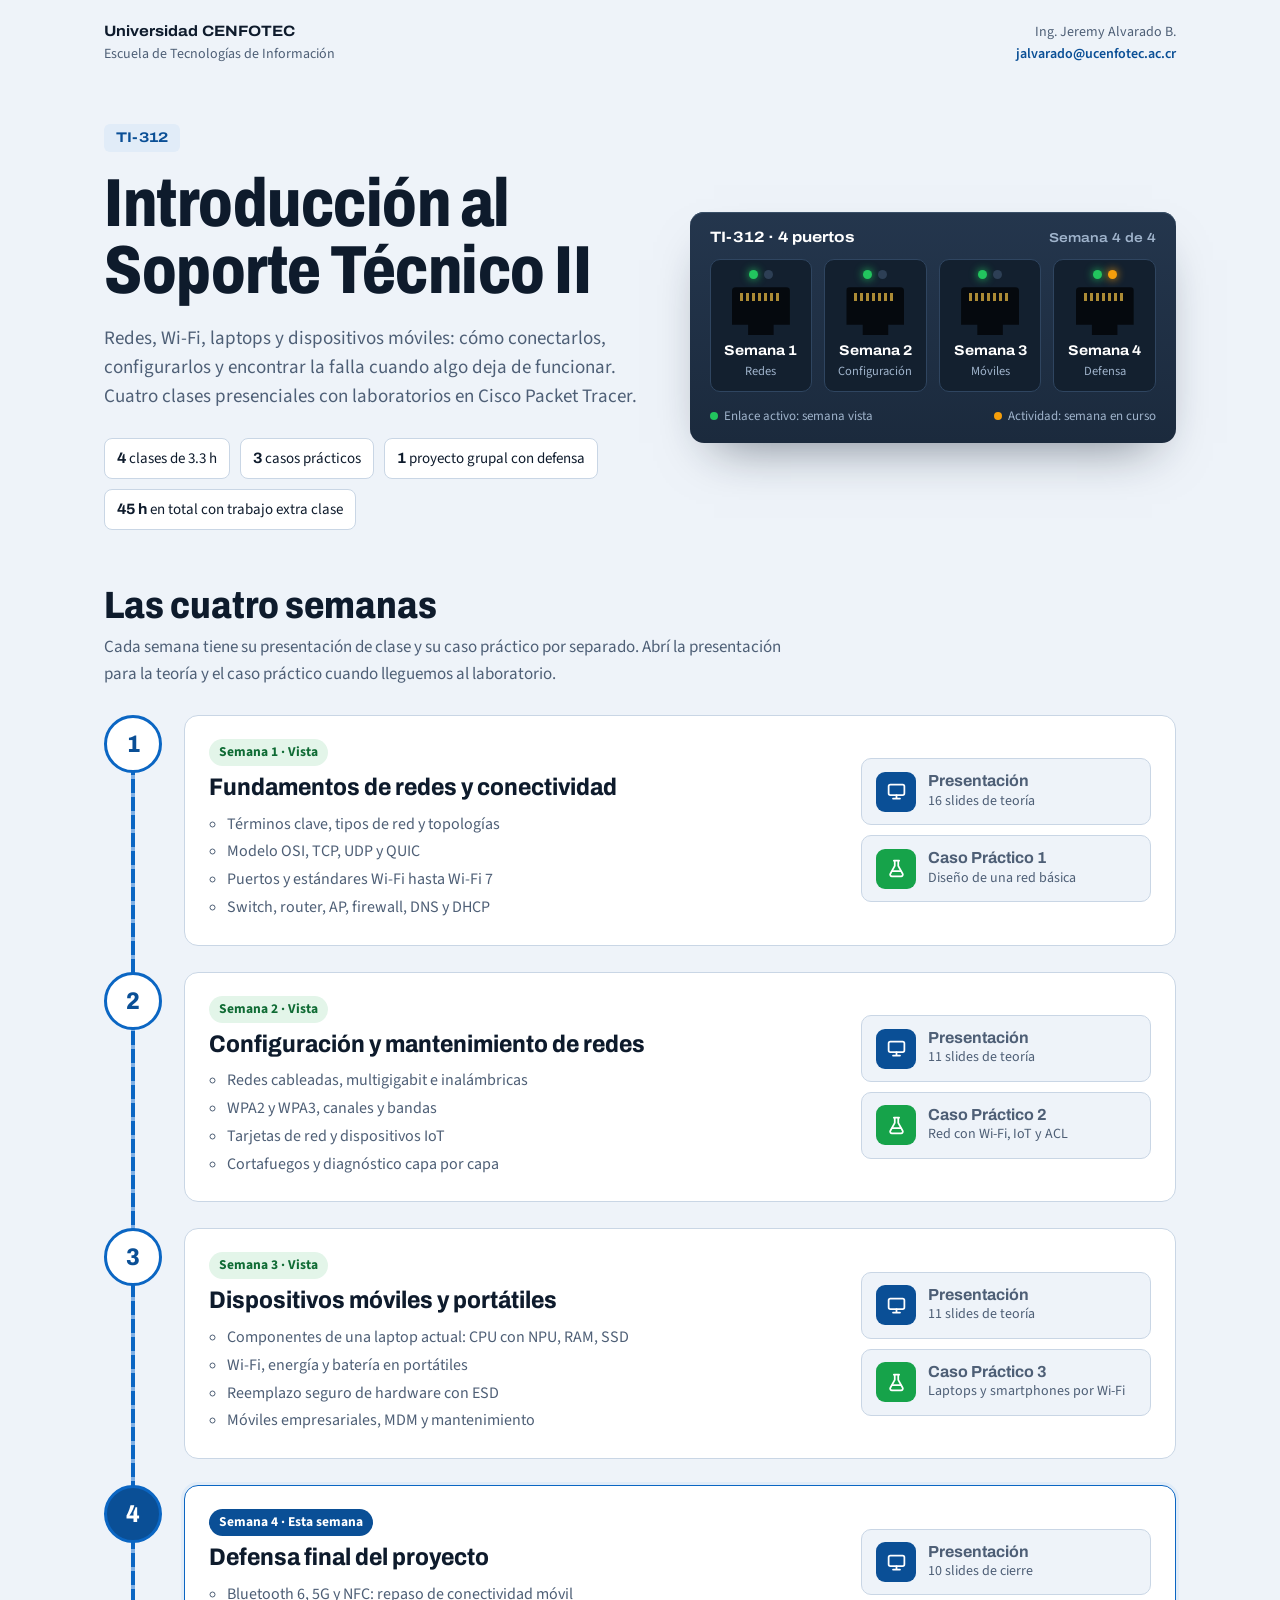
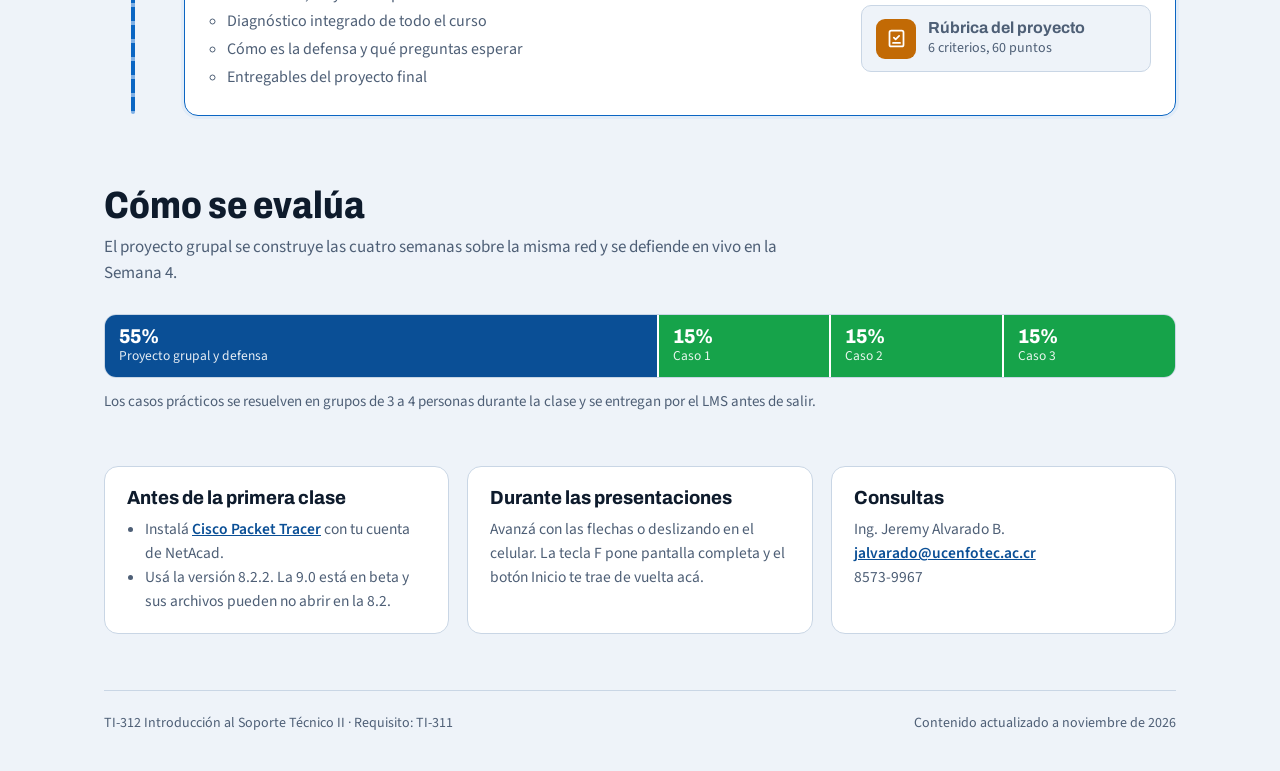
==== commit dea3688f: "Rediseño del índice, casos prácticos separados y contenido actualizado a 2026 - Index nuevo: switch " ====
--- a/index.html
+++ b/index.html
@@ -4,700 +4,325 @@
   <meta charset="utf-8"/>
   <meta name="viewport" content="width=device-width,initial-scale=1"/>
   <title>TI-312 · Introducción al Soporte Técnico II</title>
+  <meta name="description" content="Presentaciones y casos prácticos del curso TI-312 de Universidad CENFOTEC: redes, Wi-Fi, laptops y dispositivos móviles."/>
+  <link rel="icon" href="images/cenfotec-logo.svg"/>
   <link rel="preconnect" href="https://fonts.googleapis.com"/>
-  <link href="https://fonts.googleapis.com/css2?family=Syne:wght@400;600;700;800&family=DM+Sans:ital,wght@0,300;0,400;0,500;1,300&display=swap" rel="stylesheet"/>
+  <link rel="preconnect" href="https://fonts.gstatic.com" crossorigin/>
+  <link href="https://fonts.googleapis.com/css2?family=Archivo:wdth,wght@75..125,400..800&family=Source+Sans+3:ital,wght@0,400;0,600;0,700;1,400&display=swap" rel="stylesheet"/>
   <style>
-    :root {
-      --bg:       #09111f;
-      --bg2:      #0d1829;
-      --surface:  #111e30;
-      --surface2: #162338;
-      --border:   rgba(255,255,255,.07);
-      --border2:  rgba(255,255,255,.13);
-      --brand:    #3b8af0;
-      --brand2:   #1d6fd8;
-      --brand-lt: rgba(59,138,240,.12);
-      --accent:   #60efbc;
-      --accent2:  rgba(96,239,188,.12);
-      --amber:    #f5a623;
-      --amber-lt: rgba(245,166,35,.10);
-      --text:     #e8f0fe;
-      --muted:    #7a8fa8;
-      --muted2:   #4a5f78;
-      --white:    #ffffff;
-      --round:    16px;
-      --font-head: 'Syne', sans-serif;
-      --font-body: 'DM Sans', sans-serif;
+    /* ───────────────────────────────────────────────
+       Para avanzar el curso, cambiá SEMANA_ACTUAL en el
+       <script> del final (1 a 4). Los LEDs del switch y
+       las etiquetas de cada semana se actualizan solos.
+    ─────────────────────────────────────────────── */
+    :root{
+      --paper:#eef3f9;
+      --panel:#ffffff;
+      --ink:#0e1b2c;
+      --muted:#4e5f76;
+      --line:#c9d6e5;
+      --blue:#0a4f96;
+      --blue-2:#0b66c3;
+      --blue-soft:#e1ecf8;
+      --led:#16a34a;
+      --led-soft:#e3f5e9;
+      --amber:#c26a05;
+      --amber-soft:#fdf0dc;
+      --chassis:#1b2a3d;
+      --display:'Archivo', 'Arial Narrow', sans-serif;
+      --body:'Source Sans 3', system-ui, sans-serif;
     }
-
-    *, *::before, *::after { box-sizing: border-box; margin: 0; padding: 0; }
-
-    html { scroll-behavior: smooth; }
-
-    body {
-      font-family: var(--font-body);
-      background: var(--bg);
-      color: var(--text);
-      min-height: 100vh;
-      overflow-x: hidden;
+    *{box-sizing:border-box}
+    html{scroll-behavior:smooth}
+    @media (prefers-reduced-motion:reduce){html{scroll-behavior:auto}*{animation:none!important;transition:none!important}}
+    body{margin:0;background:var(--paper);color:var(--ink);font:400 17px/1.55 var(--body);-webkit-font-smoothing:antialiased}
+    a{color:inherit}
+    :focus-visible{outline:3px solid var(--blue-2);outline-offset:3px;border-radius:6px}
+    .wrap{max-width:1120px;margin:0 auto;padding:0 24px}
+
+    /* ── Barra superior ── */
+    .top{display:flex;align-items:center;justify-content:space-between;gap:16px;padding:22px 0;flex-wrap:wrap}
+    .who{display:flex;align-items:center;gap:12px}
+    .who img{height:34px;width:auto;border-radius:6px}
+    .who b{font:700 15px/1.2 var(--display);font-stretch:110%;display:block}
+    .who span{font-size:14px;color:var(--muted)}
+    .contact{font-size:14px;color:var(--muted);text-align:right}
+    .contact a{color:var(--blue);font-weight:600;text-decoration:none}
+    .contact a:hover{text-decoration:underline}
+
+    /* ── Hero ── */
+    .hero{display:grid;grid-template-columns:1.05fr .95fr;gap:48px;align-items:center;padding:36px 0 56px}
+    .code{display:inline-block;font:700 14px/1 var(--display);font-stretch:120%;color:var(--blue);background:var(--blue-soft);padding:7px 12px;border-radius:6px;margin-bottom:18px}
+    h1{text-wrap:balance;font:800 clamp(40px,5.6vw,68px)/.98 var(--display);font-stretch:78%;letter-spacing:-.5px;margin:0 0 20px}
+    .lead{font-size:19px;color:var(--muted);max-width:34em;margin:0 0 26px}
+    .facts{display:flex;flex-wrap:wrap;gap:10px;margin:0;padding:0;list-style:none}
+    .facts li{background:var(--panel);border:1px solid var(--line);border-radius:8px;padding:8px 12px;font-size:15px}
+    .facts b{font-family:var(--display);font-stretch:105%}
+
+    /* ── El switch (elemento protagonista) ── */
+    .switch{background:linear-gradient(180deg,#24364d,var(--chassis));border-radius:14px;padding:18px 20px 16px;box-shadow:0 1px 0 #3a5068 inset,0 24px 50px -24px rgba(14,27,44,.55);color:#cfdbea}
+    .switch-head{display:flex;justify-content:space-between;align-items:baseline;margin-bottom:14px;font:600 13px/1 var(--display);font-stretch:115%;color:#9fb3cb}
+    .switch-head strong{color:#fff;font-size:15px}
+    .ports{display:grid;grid-template-columns:repeat(4,1fr);gap:12px}
+    .port{display:block;text-decoration:none;text-align:center;border-radius:10px;padding:10px 6px 10px;background:#13202f;border:1px solid #2f4560;transition:border-color .2s, transform .2s}
+    .port:hover{border-color:#6f93bb;transform:translateY(-2px)}
+    .leds{display:flex;justify-content:center;gap:6px;margin-bottom:8px}
+    .led{width:9px;height:9px;border-radius:50%;background:#2d3f55}
+    .port[data-state="done"] .led.l1{background:#22c55e;box-shadow:0 0 8px #22c55e}
+    .port[data-state="now"] .led.l1{background:#22c55e;box-shadow:0 0 8px #22c55e;animation:blink 1.1s steps(2,start) infinite}
+    .port[data-state="now"] .led.l2{background:#f59e0b;box-shadow:0 0 8px #f59e0b}
+    @keyframes blink{to{opacity:.25}}
+    .jack{width:58px;height:48px;margin:0 auto 8px;background:#05090e;border-radius:4px;position:relative;clip-path:polygon(0 0,100% 0,100% 78%,72% 78%,72% 100%,28% 100%,28% 78%,0 78%)}
+    .jack::after{content:"";position:absolute;left:8px;right:8px;top:6px;height:8px;background:repeating-linear-gradient(90deg,#c9a23c 0 3px,transparent 3px 6px);opacity:.85}
+    .port b{display:block;font:700 14px/1.2 var(--display);font-stretch:110%;color:#fff}
+    .port small{display:block;font-size:12.5px;color:#9fb3cb;margin-top:2px}
+    .switch-foot{margin-top:14px;font-size:13px;color:#9fb3cb;display:flex;justify-content:space-between;gap:10px;flex-wrap:wrap}
+    .key{display:inline-flex;align-items:center;gap:6px}
+    .key i{width:8px;height:8px;border-radius:50%;display:inline-block}
+
+    /* ── Ruta del curso ── */
+    h2{font:800 clamp(28px,3.2vw,38px)/1.05 var(--display);font-stretch:85%;margin:0 0 8px}
+    .sec-intro{color:var(--muted);margin:0 0 28px;max-width:40em}
+    .route{position:relative;list-style:none;margin:0;padding:0}
+    .route::before{content:"";position:absolute;left:27px;top:28px;bottom:28px;width:4px;border-radius:4px;background:repeating-linear-gradient(180deg,var(--blue-2) 0 14px,#7fb0e6 14px 18px)}
+    .week{position:relative;display:grid;grid-template-columns:58px 1fr;gap:22px;padding-bottom:26px;scroll-margin-top:24px}
+    .num{width:58px;height:58px;border-radius:50%;display:grid;place-items:center;background:var(--panel);border:3px solid var(--blue-2);font:800 24px/1 var(--display);font-stretch:90%;color:var(--blue);position:relative;z-index:1}
+    .week[data-state="now"] .num{background:var(--blue);color:#fff}
+    .week[data-state="next"] .num{border-color:var(--line);color:var(--muted)}
+    .card{background:var(--panel);border:1px solid var(--line);border-radius:14px;padding:22px 24px;display:grid;grid-template-columns:1fr 290px;gap:24px}
+    .week[data-state="now"] .card{border-color:var(--blue-2);box-shadow:0 0 0 3px var(--blue-soft)}
+    .state{display:inline-block;font-size:13.5px;font-weight:700;border-radius:999px;padding:3px 10px;margin-bottom:8px;background:var(--blue-soft);color:var(--blue)}
+    .state[data-s="done"]{background:var(--led-soft);color:#0f6b34}
+    .state[data-s="now"]{background:var(--blue);color:#fff}
+    .state[data-s="next"]{background:#edf1f6;color:var(--muted)}
+    .card h3{font:750 24px/1.15 var(--display);font-stretch:92%;margin:0 0 10px}
+    .topics{margin:0;padding:0 0 0 18px;color:var(--muted);font-size:16px}
+    .topics li{margin:3px 0}
+    .actions{display:flex;flex-direction:column;gap:10px;justify-content:center}
+    .go{display:grid;grid-template-columns:40px 1fr;gap:12px;align-items:center;text-decoration:none;border-radius:10px;padding:12px 14px;border:1px solid var(--line);background:var(--paper);transition:border-color .15s,background .15s}
+    .go:hover{border-color:var(--blue-2);background:var(--blue-soft)}
+    .go .ic{width:40px;height:40px;border-radius:9px;display:grid;place-items:center;background:var(--blue);color:#fff}
+    .go .ic svg{width:21px;height:21px}
+    .go b{display:block;font:700 16px/1.2 var(--display);font-stretch:100%}
+    .go span{display:block;font-size:14px;color:var(--muted)}
+    .go.lab .ic{background:var(--led)}
+    .go.lab:hover{border-color:var(--led);background:var(--led-soft)}
+    .go.def .ic{background:var(--amber)}
+    .go.def:hover{border-color:var(--amber);background:var(--amber-soft)}
+
+    /* ── Evaluación ── */
+    .eval{padding:44px 0 16px}
+    .bar{display:flex;height:64px;border-radius:12px;overflow:hidden;border:1px solid var(--line);margin-bottom:12px}
+    .bar div{display:flex;flex-direction:column;justify-content:center;padding:0 14px;color:#fff;min-width:0}
+    .bar b{font:800 20px/1 var(--display);font-stretch:90%}
+    .bar span{font-size:13.5px;opacity:.9;white-space:nowrap;overflow:hidden;text-overflow:ellipsis}
+    .bar .p{flex:55;background:var(--blue)}
+    .bar .c{flex:15;background:var(--led);border-left:2px solid #fff}
+    .note{color:var(--muted);font-size:15px;margin:0}
+
+    /* ── Información práctica ── */
+    .info{display:grid;grid-template-columns:repeat(3,1fr);gap:18px;padding:36px 0 56px}
+    .info section{background:var(--panel);border:1px solid var(--line);border-radius:14px;padding:20px 22px}
+    .info h3{font:750 19px/1.2 var(--display);font-stretch:95%;margin:0 0 8px}
+    .info p,.info ul{margin:0;color:var(--muted);font-size:15.5px}
+    .info ul{padding-left:18px}
+    .info a{color:var(--blue);font-weight:600}
+    footer{border-top:1px solid var(--line);padding:22px 0 36px;color:var(--muted);font-size:14px;display:flex;justify-content:space-between;gap:12px;flex-wrap:wrap}
+
+    @media (max-width:920px){
+      .hero{grid-template-columns:1fr;gap:32px;padding-top:12px}
+      .card{grid-template-columns:1fr}
+      .info{grid-template-columns:1fr}
     }
-
-    /* ── Grid texture overlay ── */
-    body::before {
-      content: '';
-      position: fixed;
-      inset: 0;
-      background-image:
-        linear-gradient(rgba(59,138,240,.03) 1px, transparent 1px),
-        linear-gradient(90deg, rgba(59,138,240,.03) 1px, transparent 1px);
-      background-size: 40px 40px;
-      pointer-events: none;
-      z-index: 0;
-    }
-
-    /* ── Ambient glow ── */
-    .glow-orb {
-      position: fixed;
-      border-radius: 50%;
-      filter: blur(100px);
-      pointer-events: none;
-      z-index: 0;
-    }
-    .glow-orb.a { width: 500px; height: 500px; background: rgba(59,138,240,.08); top: -100px; left: -100px; }
-    .glow-orb.b { width: 400px; height: 400px; background: rgba(96,239,188,.05); bottom: 100px; right: -80px; }
-    .glow-orb.c { width: 300px; height: 300px; background: rgba(245,166,35,.04); top: 50%; left: 50%; transform: translate(-50%,-50%); }
-
-    /* ── Layout ── */
-    .shell {
-      position: relative;
-      z-index: 1;
-      max-width: 1100px;
-      margin: 0 auto;
-      padding: 0 24px;
-    }
-
-    /* ── HEADER ── */
-    header {
-      position: relative;
-      z-index: 1;
-      padding: 28px 0 0;
-    }
-
-    .topbar {
-      display: flex;
-      align-items: center;
-      justify-content: space-between;
-      gap: 16px;
-      padding: 14px 20px;
-      background: rgba(17,30,48,.7);
-      border: 1px solid var(--border2);
-      border-radius: 14px;
-      backdrop-filter: blur(12px);
-    }
-
-    .logo-area {
-      display: flex;
-      align-items: center;
-      gap: 12px;
-    }
-
-    .logo-mark {
-      width: 38px; height: 38px;
-      border-radius: 10px;
-      background: linear-gradient(135deg, var(--brand2), var(--brand));
-      display: flex; align-items: center; justify-content: center;
-      font-family: var(--font-head);
-      font-weight: 800;
-      font-size: 14px;
-      color: white;
-      letter-spacing: -.3px;
-      flex-shrink: 0;
-    }
-
-    .logo-text { display: flex; flex-direction: column; line-height: 1.2; }
-    .logo-text b { font-family: var(--font-head); font-size: 13px; font-weight: 700; color: var(--text); }
-    .logo-text span { font-size: 11px; color: var(--muted); }
-
-    .nav-pills { display: flex; align-items: center; gap: 8px; flex-wrap: wrap; }
-
-    .pill-tag {
-      padding: 5px 12px;
-      border-radius: 999px;
-      border: 1px solid var(--border2);
-      background: rgba(255,255,255,.04);
-      font-size: 11.5px;
-      color: var(--muted);
-      display: flex; align-items: center; gap: 6px;
-    }
-    .pill-tag .dot {
-      width: 6px; height: 6px; border-radius: 50%;
-      background: var(--accent);
-      box-shadow: 0 0 6px rgba(96,239,188,.6);
-    }
-
-    /* ── HERO ── */
-    .hero {
-      padding: 80px 0 60px;
-      position: relative;
-    }
-
-    .hero-eyebrow {
-      display: inline-flex;
-      align-items: center;
-      gap: 8px;
-      padding: 6px 14px;
-      border-radius: 999px;
-      border: 1px solid rgba(59,138,240,.3);
-      background: var(--brand-lt);
-      font-size: 12px;
-      font-weight: 500;
-      color: var(--brand);
-      letter-spacing: .3px;
-      margin-bottom: 28px;
-    }
-
-    .hero-title {
-      font-family: var(--font-head);
-      font-size: clamp(36px, 6vw, 68px);
-      font-weight: 800;
-      line-height: 1.05;
-      letter-spacing: -1.5px;
-      margin-bottom: 20px;
-      max-width: 800px;
-    }
-
-    .hero-title .highlight {
-      background: linear-gradient(135deg, var(--brand), var(--accent));
-      -webkit-background-clip: text;
-      -webkit-text-fill-color: transparent;
-      background-clip: text;
-    }
-
-    .hero-desc {
-      font-size: 17px;
-      line-height: 1.65;
-      color: var(--muted);
-      max-width: 560px;
-      margin-bottom: 40px;
-      font-weight: 300;
-    }
-
-    .hero-stats {
-      display: flex;
-      align-items: center;
-      gap: 32px;
-      flex-wrap: wrap;
-    }
-
-    .stat { display: flex; flex-direction: column; }
-    .stat-val {
-      font-family: var(--font-head);
-      font-size: 26px;
-      font-weight: 800;
-      color: var(--text);
-      line-height: 1;
-    }
-    .stat-label { font-size: 11.5px; color: var(--muted); margin-top: 3px; }
-
-    .stat-divider { width: 1px; height: 36px; background: var(--border2); }
-
-    /* ── SECTION LABEL ── */
-    .section-label {
-      display: flex;
-      align-items: center;
-      gap: 10px;
-      margin-bottom: 28px;
-    }
-    .section-label::after {
-      content: '';
-      flex: 1;
-      height: 1px;
-      background: var(--border);
-    }
-    .section-label span {
-      font-family: var(--font-head);
-      font-size: 11px;
-      font-weight: 700;
-      letter-spacing: 1.5px;
-      text-transform: uppercase;
-      color: var(--muted2);
-    }
-
-    /* ── WEEKS GRID ── */
-    .weeks-grid {
-      display: grid;
-      grid-template-columns: repeat(2, 1fr);
-      gap: 20px;
-      margin-bottom: 60px;
-    }
-
-    /* ── WEEK CARD ── */
-    .week-card {
-      position: relative;
-      border-radius: var(--round);
-      border: 1px solid var(--border);
-      background: var(--surface);
-      padding: 28px;
-      overflow: hidden;
-      transition: border-color .25s, transform .25s, box-shadow .25s;
-    }
-
-    .week-card::before {
-      content: '';
-      position: absolute;
-      top: 0; left: 0; right: 0;
-      height: 2px;
-      background: linear-gradient(90deg, transparent, var(--card-accent, var(--brand)), transparent);
-      opacity: 0;
-      transition: opacity .3s;
-    }
-
-    .week-card.active {
-      border-color: rgba(59,138,240,.3);
-      background: linear-gradient(160deg, rgba(59,138,240,.06), var(--surface));
-      --card-accent: var(--brand);
-    }
-    .week-card.active::before { opacity: 1; }
-    .week-card.active:hover {
-      border-color: rgba(59,138,240,.5);
-      transform: translateY(-3px);
-      box-shadow: 0 20px 60px rgba(59,138,240,.12);
-    }
-
-    .week-card.locked {
-      opacity: .55;
-      cursor: default;
-    }
-    .week-card.locked::before { display: none; }
-
-    /* Card number badge */
-    .card-num {
-      position: absolute;
-      top: 24px; right: 24px;
-      font-family: var(--font-head);
-      font-size: 64px;
-      font-weight: 800;
-      line-height: 1;
-      color: rgba(255,255,255,.04);
-      letter-spacing: -2px;
-      pointer-events: none;
-      user-select: none;
-    }
-
-    .card-week-label {
-      font-size: 11px;
-      font-weight: 600;
-      letter-spacing: 1.4px;
-      text-transform: uppercase;
-      color: var(--muted2);
-      margin-bottom: 10px;
-    }
-    .week-card.active .card-week-label { color: var(--brand); }
-
-    .card-title {
-      font-family: var(--font-head);
-      font-size: 20px;
-      font-weight: 700;
-      color: var(--text);
-      line-height: 1.2;
-      margin-bottom: 14px;
-    }
-
-    .card-topics {
-      display: flex;
-      flex-direction: column;
-      gap: 6px;
-      margin-bottom: 22px;
-    }
-
-    .card-topic {
-      display: flex;
-      align-items: flex-start;
-      gap: 8px;
-      font-size: 13px;
-      color: var(--muted);
-      line-height: 1.4;
-    }
-    .card-topic::before {
-      content: '';
-      width: 5px; height: 5px;
-      border-radius: 50%;
-      background: var(--muted2);
-      flex-shrink: 0;
-      margin-top: 5px;
-    }
-    .week-card.active .card-topic::before { background: var(--brand); }
-
-    .card-footer {
-      display: flex;
-      align-items: center;
-      justify-content: space-between;
-      gap: 12px;
-      flex-wrap: wrap;
-    }
-
-    .card-meta {
-      display: flex;
-      align-items: center;
-      gap: 8px;
-      flex-wrap: wrap;
-    }
-
-    .meta-tag {
-      padding: 4px 10px;
-      border-radius: 999px;
-      font-size: 11px;
-      font-weight: 500;
-      border: 1px solid var(--border2);
-      color: var(--muted);
-      background: rgba(255,255,255,.03);
-    }
-    .meta-tag.green {
-      color: var(--accent);
-      border-color: rgba(96,239,188,.25);
-      background: var(--accent2);
-    }
-    .meta-tag.amber {
-      color: var(--amber);
-      border-color: rgba(245,166,35,.25);
-      background: var(--amber-lt);
-    }
-
-    /* CTA Button */
-    .btn-enter {
-      display: inline-flex;
-      align-items: center;
-      gap: 8px;
-      padding: 10px 18px;
-      border-radius: 10px;
-      background: linear-gradient(135deg, var(--brand2), var(--brand));
-      color: white;
-      font-size: 13px;
-      font-weight: 600;
-      font-family: var(--font-body);
-      text-decoration: none;
-      border: none;
-      cursor: pointer;
-      transition: opacity .2s, transform .2s, box-shadow .2s;
-      box-shadow: 0 4px 20px rgba(59,138,240,.25);
-    }
-    .btn-enter:hover {
-      opacity: .9;
-      transform: translateY(-1px);
-      box-shadow: 0 8px 30px rgba(59,138,240,.35);
-    }
-    .btn-enter svg { width: 14px; height: 14px; }
-
-    .btn-soon {
-      display: inline-flex;
-      align-items: center;
-      gap: 6px;
-      padding: 10px 18px;
-      border-radius: 10px;
-      border: 1px solid var(--border2);
-      background: rgba(255,255,255,.03);
-      color: var(--muted2);
-      font-size: 13px;
-      font-weight: 500;
-      cursor: default;
-    }
-
-    /* Lock icon */
-    .lock-icon {
-      position: absolute;
-      top: 22px; right: 22px;
-      width: 28px; height: 28px;
-      border-radius: 8px;
-      border: 1px solid var(--border2);
-      background: rgba(255,255,255,.04);
-      display: flex; align-items: center; justify-content: center;
-    }
-    .lock-icon svg { width: 13px; height: 13px; color: var(--muted2); }
-
-    /* ── INFO ROW ── */
-    .info-row {
-      display: grid;
-      grid-template-columns: repeat(3, 1fr);
-      gap: 16px;
-      margin-bottom: 60px;
-    }
-
-    .info-card {
-      padding: 22px;
-      border-radius: var(--round);
-      border: 1px solid var(--border);
-      background: var(--surface);
-    }
-
-    .info-icon {
-      width: 36px; height: 36px;
-      border-radius: 10px;
-      display: flex; align-items: center; justify-content: center;
-      margin-bottom: 14px;
-      font-size: 16px;
-    }
-    .info-icon.blue { background: var(--brand-lt); border: 1px solid rgba(59,138,240,.2); }
-    .info-icon.green { background: var(--accent2); border: 1px solid rgba(96,239,188,.2); }
-    .info-icon.amber { background: var(--amber-lt); border: 1px solid rgba(245,166,35,.2); }
-
-    .info-card h3 {
-      font-family: var(--font-head);
-      font-size: 14px;
-      font-weight: 700;
-      color: var(--text);
-      margin-bottom: 6px;
-    }
-    .info-card p {
-      font-size: 13px;
-      color: var(--muted);
-      line-height: 1.55;
-    }
-
-    /* ── FOOTER ── */
-    footer {
-      border-top: 1px solid var(--border);
-      padding: 28px 0;
-      display: flex;
-      align-items: center;
-      justify-content: space-between;
-      gap: 16px;
-      flex-wrap: wrap;
-    }
-
-    footer p { font-size: 12.5px; color: var(--muted2); }
-    footer a { color: var(--muted); text-decoration: none; font-size: 12.5px; }
-    footer a:hover { color: var(--brand); }
-
-    /* ── PROGRESS BAR ── */
-    .progress-section {
-      margin-bottom: 48px;
-    }
-    .progress-bar-wrap {
-      height: 6px;
-      border-radius: 999px;
-      background: var(--surface2);
-      overflow: hidden;
-      margin-top: 10px;
-    }
-    .progress-bar-fill {
-      height: 100%;
-      width: 100%;
-      border-radius: 999px;
-      background: linear-gradient(90deg, var(--brand2), var(--accent));
-      position: relative;
-    }
-    .progress-bar-fill::after {
-      content: '';
-      position: absolute;
-      right: 0; top: 50%;
-      transform: translateY(-50%);
-      width: 10px; height: 10px;
-      border-radius: 50%;
-      background: var(--accent);
-      box-shadow: 0 0 8px rgba(96,239,188,.8);
-    }
-    .progress-labels {
-      display: flex;
-      justify-content: space-between;
-      margin-top: 8px;
-    }
-    .progress-labels span {
-      font-size: 11px;
-      color: var(--muted2);
-    }
-    .progress-labels span.done { color: var(--accent); font-weight: 600; }
-
-    /* ── ANIMATIONS ── */
-    @keyframes fadeUp {
-      from { opacity: 0; transform: translateY(20px); }
-      to   { opacity: 1; transform: translateY(0); }
-    }
-    .hero { animation: fadeUp .6s ease both; }
-    .weeks-grid .week-card:nth-child(1) { animation: fadeUp .5s .1s ease both; }
-    .weeks-grid .week-card:nth-child(2) { animation: fadeUp .5s .2s ease both; }
-    .weeks-grid .week-card:nth-child(3) { animation: fadeUp .5s .3s ease both; }
-    .weeks-grid .week-card:nth-child(4) { animation: fadeUp .5s .4s ease both; }
-    .info-row { animation: fadeUp .5s .5s ease both; }
-
-    /* ── RESPONSIVE ── */
-    @media (max-width: 760px) {
-      .weeks-grid { grid-template-columns: 1fr; }
-      .info-row { grid-template-columns: 1fr; }
-      .topbar { flex-wrap: wrap; gap: 12px; }
-      .nav-pills { display: none; }
-      .hero-title { font-size: clamp(30px, 8vw, 48px); }
-      .hero-stats { gap: 20px; }
-      footer { flex-direction: column; align-items: flex-start; }
+    @media (max-width:560px){
+      .wrap{padding:0 16px}
+      .contact{text-align:left}
+      .ports{gap:8px}.jack{width:44px;height:38px}.port b{font-size:12px}.port small{font-size:11px}
+      .route::before{left:19px}
+      .week{grid-template-columns:42px 1fr;gap:12px}
+      .num{width:42px;height:42px;font-size:19px}
+      .card{padding:18px}
+      .bar{height:auto;flex-wrap:wrap}
+      .bar div{flex-basis:50%!important;padding:10px 12px}
+      .bar .p{flex-basis:100%!important}
+      .bar .c{border-left:0;border-top:2px solid #fff}
     }
   </style>
 </head>
 <body>
-
-<!-- Ambient glows -->
-<div class="glow-orb a"></div>
-<div class="glow-orb b"></div>
-<div class="glow-orb c"></div>
-
-<div class="shell">
-
-  <!-- TOPBAR -->
-  <header>
-    <nav class="topbar">
-      <div class="logo-area">
-        <div class="logo-mark">TI</div>
-        <div class="logo-text">
-          <b>TI-312 · Soporte Técnico II</b>
-          <span>Universidad CENFOTEC</span>
-        </div>
+<div class="wrap">
+
+  <header class="top">
+    <div class="who">
+      <div><b>Universidad CENFOTEC</b><span>Escuela de Tecnologías de Información</span></div>
+    </div>
+    <div class="contact">Ing. Jeremy Alvarado B.<br><a href="mailto:jalvarado@ucenfotec.ac.cr">jalvarado@ucenfotec.ac.cr</a></div>
+  </header>
+
+  <section class="hero">
+    <div>
+      <span class="code">TI-312</span>
+      <h1>Introducción al Soporte Técnico II</h1>
+      <p class="lead">Redes, Wi-Fi, laptops y dispositivos móviles: cómo conectarlos, configurarlos y encontrar la falla cuando algo deja de funcionar. Cuatro clases presenciales con laboratorios en Cisco Packet Tracer.</p>
+      <ul class="facts">
+        <li><b>4</b> clases de 3.3 h</li>
+        <li><b>3</b> casos prácticos</li>
+        <li><b>1</b> proyecto grupal con defensa</li>
+        <li><b>45 h</b> en total con trabajo extra clase</li>
+      </ul>
+    </div>
+
+    <div class="switch" role="navigation" aria-label="Semanas del curso">
+      <div class="switch-head"><strong>TI-312 · 4 puertos</strong><span id="switchStatus"></span></div>
+      <div class="ports">
+        <a class="port" href="#semana-1" data-week="1"><div class="leds"><i class="led l1"></i><i class="led l2"></i></div><div class="jack"></div><b>Semana 1</b><small>Redes</small></a>
+        <a class="port" href="#semana-2" data-week="2"><div class="leds"><i class="led l1"></i><i class="led l2"></i></div><div class="jack"></div><b>Semana 2</b><small>Configuración</small></a>
+        <a class="port" href="#semana-3" data-week="3"><div class="leds"><i class="led l1"></i><i class="led l2"></i></div><div class="jack"></div><b>Semana 3</b><small>Móviles</small></a>
+        <a class="port" href="#semana-4" data-week="4"><div class="leds"><i class="led l1"></i><i class="led l2"></i></div><div class="jack"></div><b>Semana 4</b><small>Defensa</small></a>
       </div>
-      <div class="nav-pills">
-        <div class="pill-tag"><span class="dot"></span> Semana 1 activa</div>
-        <div class="pill-tag">Presencial</div>
-        <div class="pill-tag">4 sesiones</div>
-        <div class="pill-tag">Ing. Jeremy Alvarado B.</div>
-      </div>
-    </nav>
-  </header>
-
-  <!-- HERO -->
-  <section class="hero">
-    <div class="hero-eyebrow">
-      📡 Escuela de Tecnologías de Información — 2026
-    </div>
-    <h1 class="hero-title">
-      Soporte Técnico<br>
-      en <span class="highlight">Redes y Dispositivos</span><br>
-      Móviles
-    </h1>
-    <p class="hero-desc">
-      Curso práctico de diagnóstico, configuración y resolución de problemas en redes
-      e infraestructura TI. Cuatro sesiones intensivas con laboratorios reales en Cisco Packet Tracer.
-    </p>
-    <div class="hero-stats">
-      <div class="stat">
-        <span class="stat-val">4</span>
-        <span class="stat-label">Semanas de clase</span>
-      </div>
-      <div class="stat-divider"></div>
-      <div class="stat">
-        <span class="stat-val">45</span>
-        <span class="stat-label">Horas totales</span>
-      </div>
-      <div class="stat-divider"></div>
-      <div class="stat">
-        <span class="stat-val">1</span>
-        <span class="stat-label">Crédito académico</span>
-      </div>
-      <div class="stat-divider"></div>
-      <div class="stat">
-        <span class="stat-val">55%</span>
-        <span class="stat-label">Proyecto grupal</span>
+      <div class="switch-foot">
+        <span class="key"><i style="background:#22c55e"></i>Enlace activo: semana vista</span>
+        <span class="key"><i style="background:#f59e0b"></i>Actividad: semana en curso</span>
       </div>
     </div>
   </section>
 
-  <!-- PROGRESS -->
-  <div class="progress-section">
-    <div class="section-label">
-      <span>Progreso del curso</span>
+  <section aria-labelledby="ruta">
+    <h2 id="ruta">Las cuatro semanas</h2>
+    <p class="sec-intro">Cada semana tiene su presentación de clase y su caso práctico por separado. Abrí la presentación para la teoría y el caso práctico cuando lleguemos al laboratorio.</p>
+
+    <ol class="route">
+      <li class="week" id="semana-1" data-week="1">
+        <div class="num" aria-hidden="true">1</div>
+        <div class="card">
+          <div>
+            <span class="state"></span>
+            <h3>Fundamentos de redes y conectividad</h3>
+            <ul class="topics">
+              <li>Términos clave, tipos de red y topologías</li>
+              <li>Modelo OSI, TCP, UDP y QUIC</li>
+              <li>Puertos y estándares Wi-Fi hasta Wi-Fi 7</li>
+              <li>Switch, router, AP, firewall, DNS y DHCP</li>
+            </ul>
+          </div>
+          <div class="actions">
+            <a class="go" href="TI312-Semana1-Redes.html"><span class="ic"><svg viewBox="0 0 24 24" fill="none" stroke="currentColor" stroke-width="2" stroke-linecap="round" stroke-linejoin="round"><rect x="3" y="4" width="18" height="12" rx="2"/><path d="M8 20h8M12 16v4"/></svg></span><span><b>Presentación</b><span>16 slides de teoría</span></span></a>
+            <a class="go lab" href="TI312-CP1.html"><span class="ic"><svg viewBox="0 0 24 24" fill="none" stroke="currentColor" stroke-width="2" stroke-linecap="round" stroke-linejoin="round"><path d="M9 3h6M10 3v6l-5 9a2 2 0 0 0 1.8 3h10.4a2 2 0 0 0 1.8-3l-5-9V3"/><path d="M7.5 15h9"/></svg></span><span><b>Caso Práctico 1</b><span>Diseño de una red básica</span></span></a>
+          </div>
+        </div>
+      </li>
+
+      <li class="week" id="semana-2" data-week="2">
+        <div class="num" aria-hidden="true">2</div>
+        <div class="card">
+          <div>
+            <span class="state"></span>
+            <h3>Configuración y mantenimiento de redes</h3>
+            <ul class="topics">
+              <li>Redes cableadas, multigigabit e inalámbricas</li>
+              <li>WPA2 y WPA3, canales y bandas</li>
+              <li>Tarjetas de red y dispositivos IoT</li>
+              <li>Cortafuegos y diagnóstico capa por capa</li>
+            </ul>
+          </div>
+          <div class="actions">
+            <a class="go" href="TI312-Semana2-Redes.html"><span class="ic"><svg viewBox="0 0 24 24" fill="none" stroke="currentColor" stroke-width="2" stroke-linecap="round" stroke-linejoin="round"><rect x="3" y="4" width="18" height="12" rx="2"/><path d="M8 20h8M12 16v4"/></svg></span><span><b>Presentación</b><span>11 slides de teoría</span></span></a>
+            <a class="go lab" href="TI312-CP2.html"><span class="ic"><svg viewBox="0 0 24 24" fill="none" stroke="currentColor" stroke-width="2" stroke-linecap="round" stroke-linejoin="round"><path d="M9 3h6M10 3v6l-5 9a2 2 0 0 0 1.8 3h10.4a2 2 0 0 0 1.8-3l-5-9V3"/><path d="M7.5 15h9"/></svg></span><span><b>Caso Práctico 2</b><span>Red con Wi-Fi, IoT y ACL</span></span></a>
+          </div>
+        </div>
+      </li>
+
+      <li class="week" id="semana-3" data-week="3">
+        <div class="num" aria-hidden="true">3</div>
+        <div class="card">
+          <div>
+            <span class="state"></span>
+            <h3>Dispositivos móviles y portátiles</h3>
+            <ul class="topics">
+              <li>Componentes de una laptop actual: CPU con NPU, RAM, SSD</li>
+              <li>Wi-Fi, energía y batería en portátiles</li>
+              <li>Reemplazo seguro de hardware con ESD</li>
+              <li>Móviles empresariales, MDM y mantenimiento</li>
+            </ul>
+          </div>
+          <div class="actions">
+            <a class="go" href="TI312-Semana3-Redes.html"><span class="ic"><svg viewBox="0 0 24 24" fill="none" stroke="currentColor" stroke-width="2" stroke-linecap="round" stroke-linejoin="round"><rect x="3" y="4" width="18" height="12" rx="2"/><path d="M8 20h8M12 16v4"/></svg></span><span><b>Presentación</b><span>11 slides de teoría</span></span></a>
+            <a class="go lab" href="TI312-CP3.html"><span class="ic"><svg viewBox="0 0 24 24" fill="none" stroke="currentColor" stroke-width="2" stroke-linecap="round" stroke-linejoin="round"><path d="M9 3h6M10 3v6l-5 9a2 2 0 0 0 1.8 3h10.4a2 2 0 0 0 1.8-3l-5-9V3"/><path d="M7.5 15h9"/></svg></span><span><b>Caso Práctico 3</b><span>Laptops y smartphones por Wi-Fi</span></span></a>
+          </div>
+        </div>
+      </li>
+
+      <li class="week" id="semana-4" data-week="4">
+        <div class="num" aria-hidden="true">4</div>
+        <div class="card">
+          <div>
+            <span class="state"></span>
+            <h3>Defensa final del proyecto</h3>
+            <ul class="topics">
+              <li>Bluetooth 6, 5G y NFC: repaso de conectividad móvil</li>
+              <li>Diagnóstico integrado de todo el curso</li>
+              <li>Cómo es la defensa y qué preguntas esperar</li>
+              <li>Entregables del proyecto final</li>
+            </ul>
+          </div>
+          <div class="actions">
+            <a class="go" href="TI312-Semana4-Redes.html"><span class="ic"><svg viewBox="0 0 24 24" fill="none" stroke="currentColor" stroke-width="2" stroke-linecap="round" stroke-linejoin="round"><rect x="3" y="4" width="18" height="12" rx="2"/><path d="M8 20h8M12 16v4"/></svg></span><span><b>Presentación</b><span>10 slides de cierre</span></span></a>
+            <a class="go def" href="TI312-Semana4-Redes.html#6"><span class="ic"><svg viewBox="0 0 24 24" fill="none" stroke="currentColor" stroke-width="2" stroke-linecap="round" stroke-linejoin="round"><path d="M9 11l2 2 4-4"/><rect x="4" y="3" width="16" height="18" rx="2"/><path d="M8 17h8"/></svg></span><span><b>Rúbrica del proyecto</b><span>6 criterios, 60 puntos</span></span></a>
+          </div>
+        </div>
+      </li>
+    </ol>
+  </section>
+
+  <section class="eval" aria-labelledby="evaluacion">
+    <h2 id="evaluacion">Cómo se evalúa</h2>
+    <p class="sec-intro">El proyecto grupal se construye las cuatro semanas sobre la misma red y se defiende en vivo en la Semana 4.</p>
+    <div class="bar" role="img" aria-label="Proyecto grupal 55 por ciento; casos prácticos 1, 2 y 3, 15 por ciento cada uno">
+      <div class="p"><b>55%</b><span>Proyecto grupal y defensa</span></div>
+      <div class="c"><b>15%</b><span>Caso 1</span></div>
+      <div class="c"><b>15%</b><span>Caso 2</span></div>
+      <div class="c"><b>15%</b><span>Caso 3</span></div>
     </div>
-    <div style="display:flex; align-items:center; justify-content:space-between; margin-bottom:8px;">
-      <span style="font-size:13px; color:var(--muted)">4 de 4 semanas completadas</span>
-      <span style="font-size:13px; font-weight:600; color:var(--accent)">100%</span>
-    </div>
-    <div class="progress-bar-wrap">
-      <div class="progress-bar-fill"></div>
-    </div>
-    <div class="progress-labels">
-      <span class="done">Semana 1 ✓</span>
-      <span>Semana 2</span>
-      <span>Semana 3</span>
-      <span>Semana 4</span>
-    </div>
+    <p class="note">Los casos prácticos se resuelven en grupos de 3 a 4 personas durante la clase y se entregan por el LMS antes de salir.</p>
+  </section>
+
+  <div class="info">
+    <section>
+      <h3>Antes de la primera clase</h3>
+      <ul>
+        <li>Instalá <a href="https://www.netacad.com/cisco-packet-tracer" target="_blank" rel="noopener">Cisco Packet Tracer</a> con tu cuenta de NetAcad.</li>
+        <li>Usá la versión 8.2.2. La 9.0 está en beta y sus archivos pueden no abrir en la 8.2.</li>
+      </ul>
+    </section>
+    <section>
+      <h3>Durante las presentaciones</h3>
+      <p>Avanzá con las flechas o deslizando en el celular. La tecla F pone pantalla completa y el botón Inicio te trae de vuelta acá.</p>
+    </section>
+    <section>
+      <h3>Consultas</h3>
+      <p>Ing. Jeremy Alvarado B.<br><a href="mailto:jalvarado@ucenfotec.ac.cr">jalvarado@ucenfotec.ac.cr</a><br>8573-9967</p>
+    </section>
   </div>
 
-  <!-- WEEKS GRID -->
-  <div class="section-label">
-    <span>Sesiones del curso</span>
-  </div>
-
-  <div class="weeks-grid">
-
-    <!-- SEMANA 1 — ACTIVA -->
-    <a href="TI312-Semana1-Redes.html" style="text-decoration:none; color:inherit;">
-      <div class="week-card active">
-        <div class="card-num">01</div>
-        <div class="card-week-label">Semana 1 · Disponible</div>
-        <h2 class="card-title">Fundamentos de Redes y Conectividad</h2>
-        <div class="card-topics">
-          <div class="card-topic">Términos clave y tipos de red (LAN, WAN, MAN)</div>
-          <div class="card-topic">Modelo OSI — 7 capas</div>
-          <div class="card-topic">TCP vs UDP · Puertos · Estándares Wi-Fi</div>
-          <div class="card-topic">Hub, Switch, Router, Firewall, DNS, DHCP</div>
-          <div class="card-topic">Caso Práctico 1 — Red en Packet Tracer</div>
-        </div>
-        <div class="card-footer">
-          <div class="card-meta">
-            <span class="meta-tag green">✓ Disponible</span>
-            <span class="meta-tag">3.3 hrs</span>
-            <span class="meta-tag">20 slides</span>
-          </div>
-          <span class="btn-enter">
-            Abrir clase
-            <svg viewBox="0 0 16 16" fill="none" stroke="currentColor" stroke-width="2" stroke-linecap="round" stroke-linejoin="round">
-              <path d="M3 8h10M9 4l4 4-4 4"/>
-            </svg>
-          </span>
-        </div>
-      </div>
-    </a>
-
-        <a href="TI312-Semana2-Redes.html" style="text-decoration:none;color:inherit">
-    <div class="week-card active">
-      <div class="card-num">02</div>
-      <div class="card-week-label">Semana 2 · Disponible</div>
-      <h2 class="card-title">Configuración y Mantenimiento de Redes</h2>
-      <div class="card-topics"><div class="card-topic">Conexión de dispositivos a la red</div><div class="card-topic">Redes cableadas e inalámbricas</div><div class="card-topic">Tarjetas de red y dispositivos IoT</div><div class="card-topic">Configuración de cortafuegos</div><div class="card-topic">Caso Práctico 2 — Diagnóstico de red</div></div>
-      <div class="card-footer">
-        <div class="card-meta">
-          <span class="meta-tag green">✓ Disponible</span>
-          <span class="meta-tag">3.3 hrs</span>
-        </div>
-        <span class="btn-enter">Abrir clase
-          <svg viewBox="0 0 16 16" fill="none" stroke="currentColor" stroke-width="2" stroke-linecap="round" stroke-linejoin="round"><path d="M3 8h10M9 4l4 4-4 4"/></svg>
-        </span>
-      </div>
-    </div></a>
-        <a href="TI312-Semana3-Redes.html" style="text-decoration:none;color:inherit">
-    <div class="week-card active">
-      <div class="card-num">03</div>
-      <div class="card-week-label">Semana 3 · Disponible</div>
-      <h2 class="card-title">Dispositivos Móviles y Portátiles</h2>
-      <div class="card-topics"><div class="card-topic">Componentes de una computadora portátil</div><div class="card-topic">Configuración inalámbrica y de energía</div><div class="card-topic">Instalación de hardware móvil</div><div class="card-topic">Dispositivos móviles especiales y MDM</div><div class="card-topic">Caso Práctico 3 — Packet Tracer con Wi-Fi</div></div>
-      <div class="card-footer">
-        <div class="card-meta">
-          <span class="meta-tag green">✓ Disponible</span>
-          <span class="meta-tag">3.3 hrs</span>
-        </div>
-        <span class="btn-enter">Abrir clase
-          <svg viewBox="0 0 16 16" fill="none" stroke="currentColor" stroke-width="2" stroke-linecap="round" stroke-linejoin="round"><path d="M3 8h10M9 4l4 4-4 4"/></svg>
-        </span>
-      </div>
-    </div></a>
-        <a href="TI312-Semana4-Redes.html" style="text-decoration:none;color:inherit">
-    <div class="week-card active">
-      <div class="card-num">04</div>
-      <div class="card-week-label">Semana 4 · Disponible</div>
-      <h2 class="card-title">Defensa Final del Proyecto</h2>
-      <div class="card-topics"><div class="card-topic">Conectividad móvil y Bluetooth</div><div class="card-topic">Diagnóstico integrado del curso</div><div class="card-topic">Instrucciones de la defensa oral</div><div class="card-topic">Rúbrica del Proyecto Final</div><div class="card-topic">Preguntas típicas de defensa</div></div>
-      <div class="card-footer">
-        <div class="card-meta">
-          <span class="meta-tag green">✓ Disponible</span>
-          <span class="meta-tag">3.3 hrs</span>
-        </div>
-        <span class="btn-enter">Abrir clase
-          <svg viewBox="0 0 16 16" fill="none" stroke="currentColor" stroke-width="2" stroke-linecap="round" stroke-linejoin="round"><path d="M3 8h10M9 4l4 4-4 4"/></svg>
-        </span>
-      </div>
-    </div></a>
-    
+  <footer>
+    <span>TI-312 Introducción al Soporte Técnico II · Requisito: TI-311</span>
+    <span>Contenido actualizado a noviembre de 2026</span>
+  </footer>
+</div>
+
+<script>
+  /* Semana en curso (1–4). Las anteriores se marcan como vistas. */
+  const SEMANA_ACTUAL = 4;
+
+  const label = { done:"Vista", now:"Esta semana", next:"Próximamente" };
+  const stateOf = n => n < SEMANA_ACTUAL ? "done" : n === SEMANA_ACTUAL ? "now" : "next";
+  document.querySelectorAll("[data-week]").forEach(el => {
+    const s = stateOf(+el.dataset.week);
+    el.dataset.state = s;
+    const tag = el.querySelector(".state");
+    if (tag) { tag.dataset.s = s; tag.textContent = `Semana ${el.dataset.week} · ${label[s]}`; }
+  });
+  document.getElementById("switchStatus").textContent = `Semana ${SEMANA_ACTUAL} de 4`;
+</script>
+</body>
+</html>
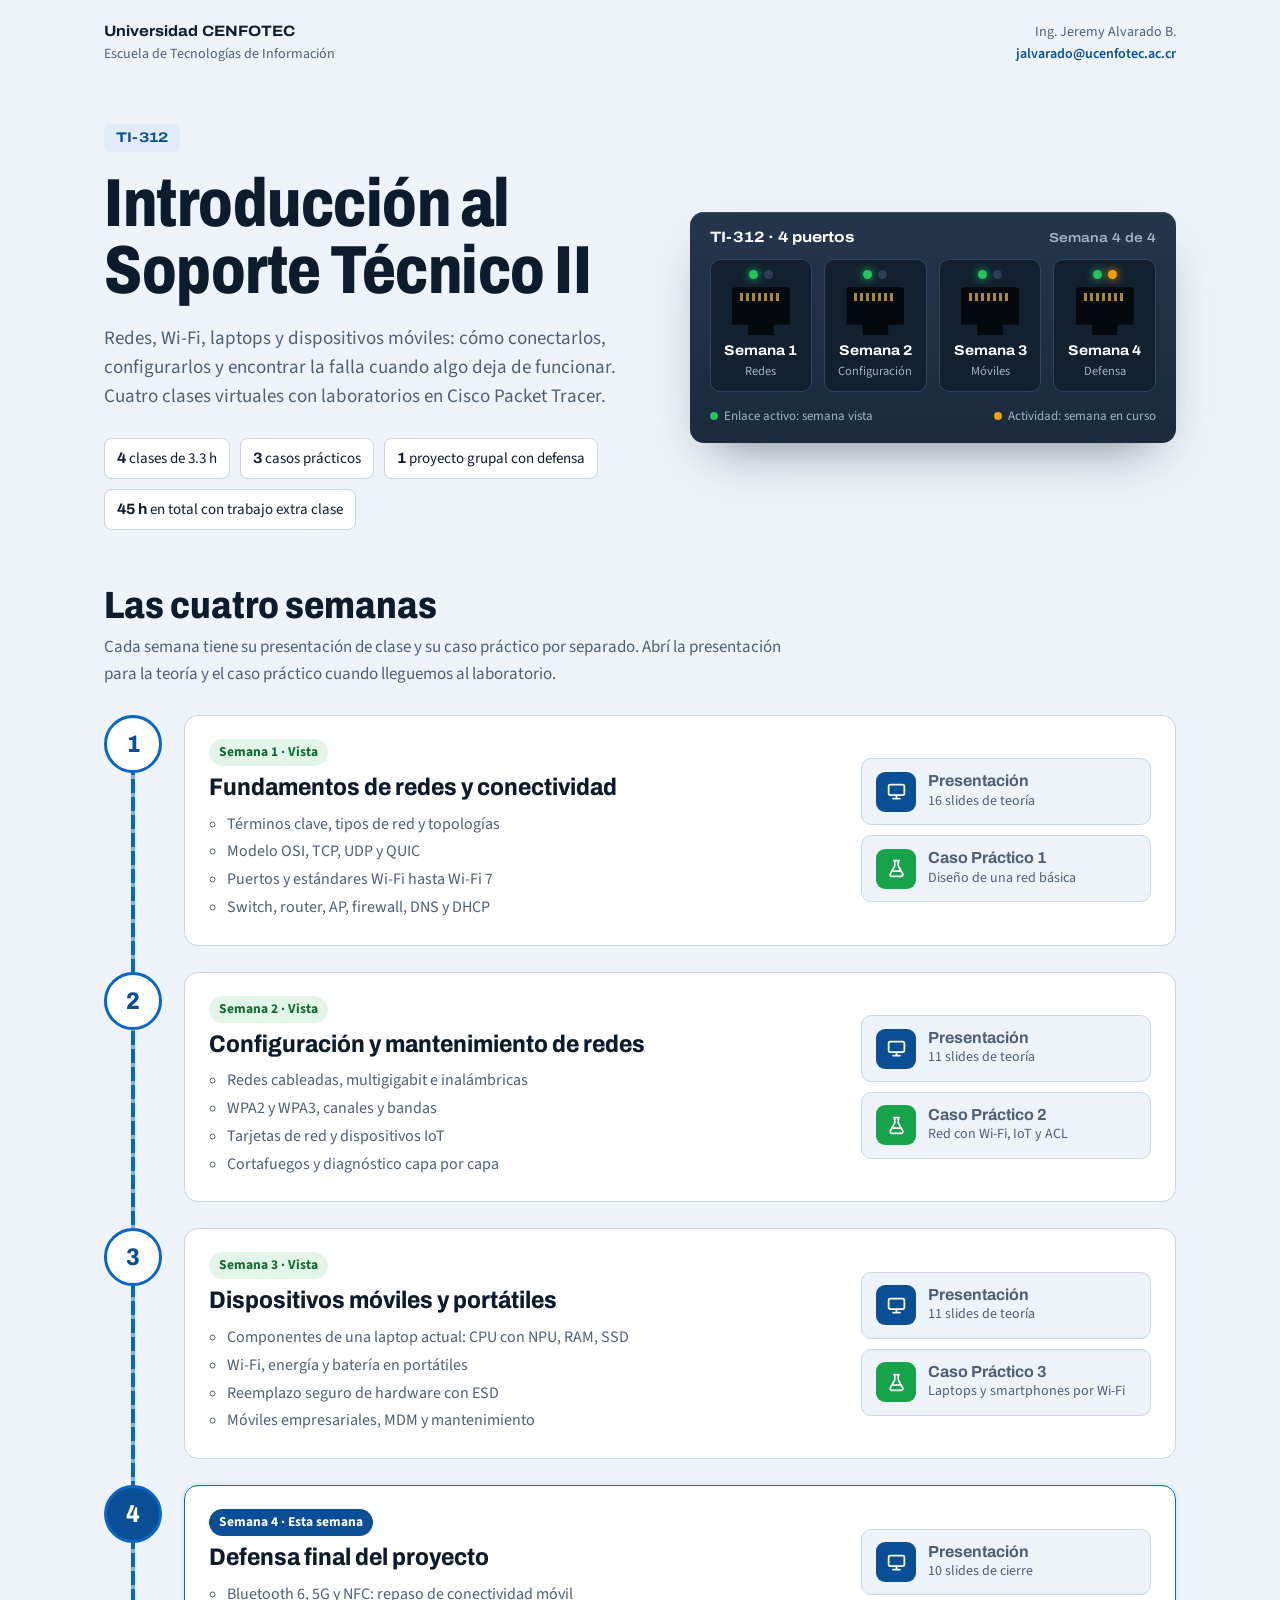
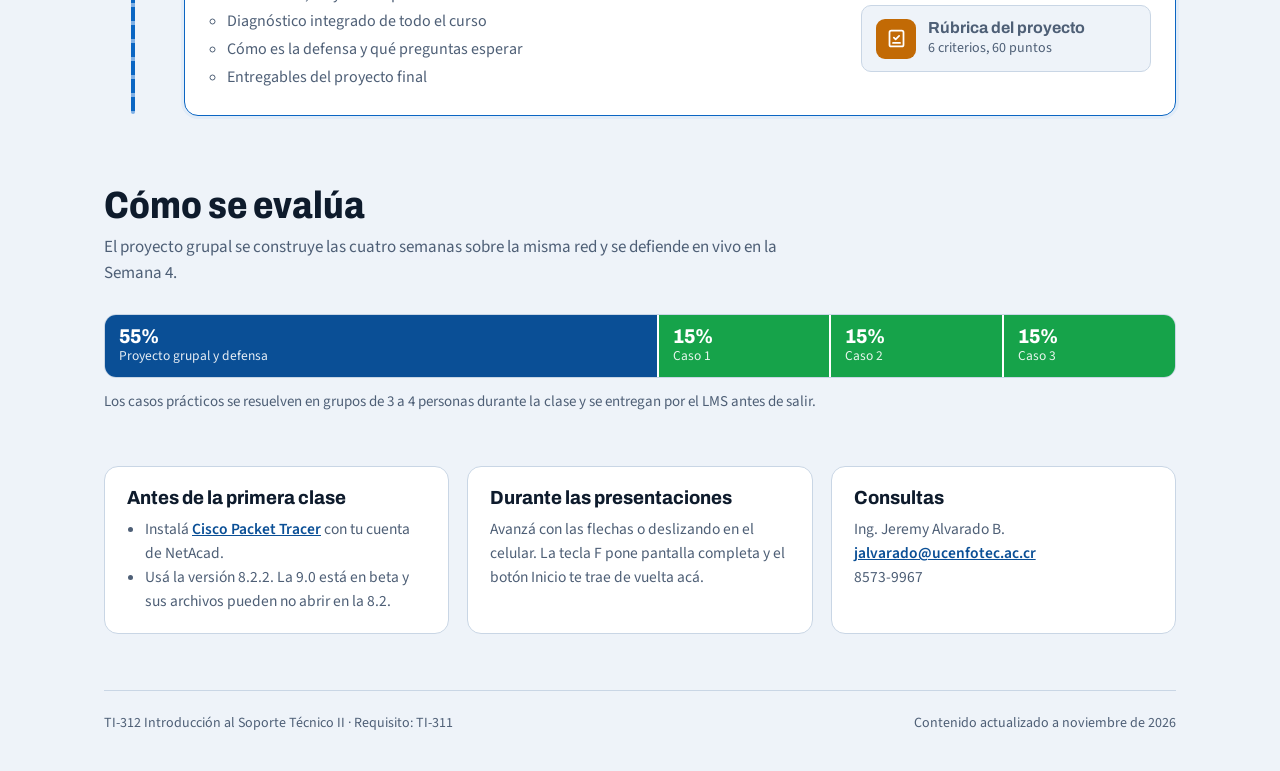
==== commit 06a5a3ca: "Fotos reales en el CP1 y curso en modalidad virtual Co-Authored-By: Claude Opus 5.5 <noreply@anthrop" ====
--- a/index.html
+++ b/index.html
@@ -163,7 +163,7 @@
     <div>
       <span class="code">TI-312</span>
       <h1>Introducción al Soporte Técnico II</h1>
-      <p class="lead">Redes, Wi-Fi, laptops y dispositivos móviles: cómo conectarlos, configurarlos y encontrar la falla cuando algo deja de funcionar. Cuatro clases presenciales con laboratorios en Cisco Packet Tracer.</p>
+      <p class="lead">Redes, Wi-Fi, laptops y dispositivos móviles: cómo conectarlos, configurarlos y encontrar la falla cuando algo deja de funcionar. Cuatro clases virtuales con laboratorios en Cisco Packet Tracer.</p>
       <ul class="facts">
         <li><b>4</b> clases de 3.3 h</li>
         <li><b>3</b> casos prácticos</li>
